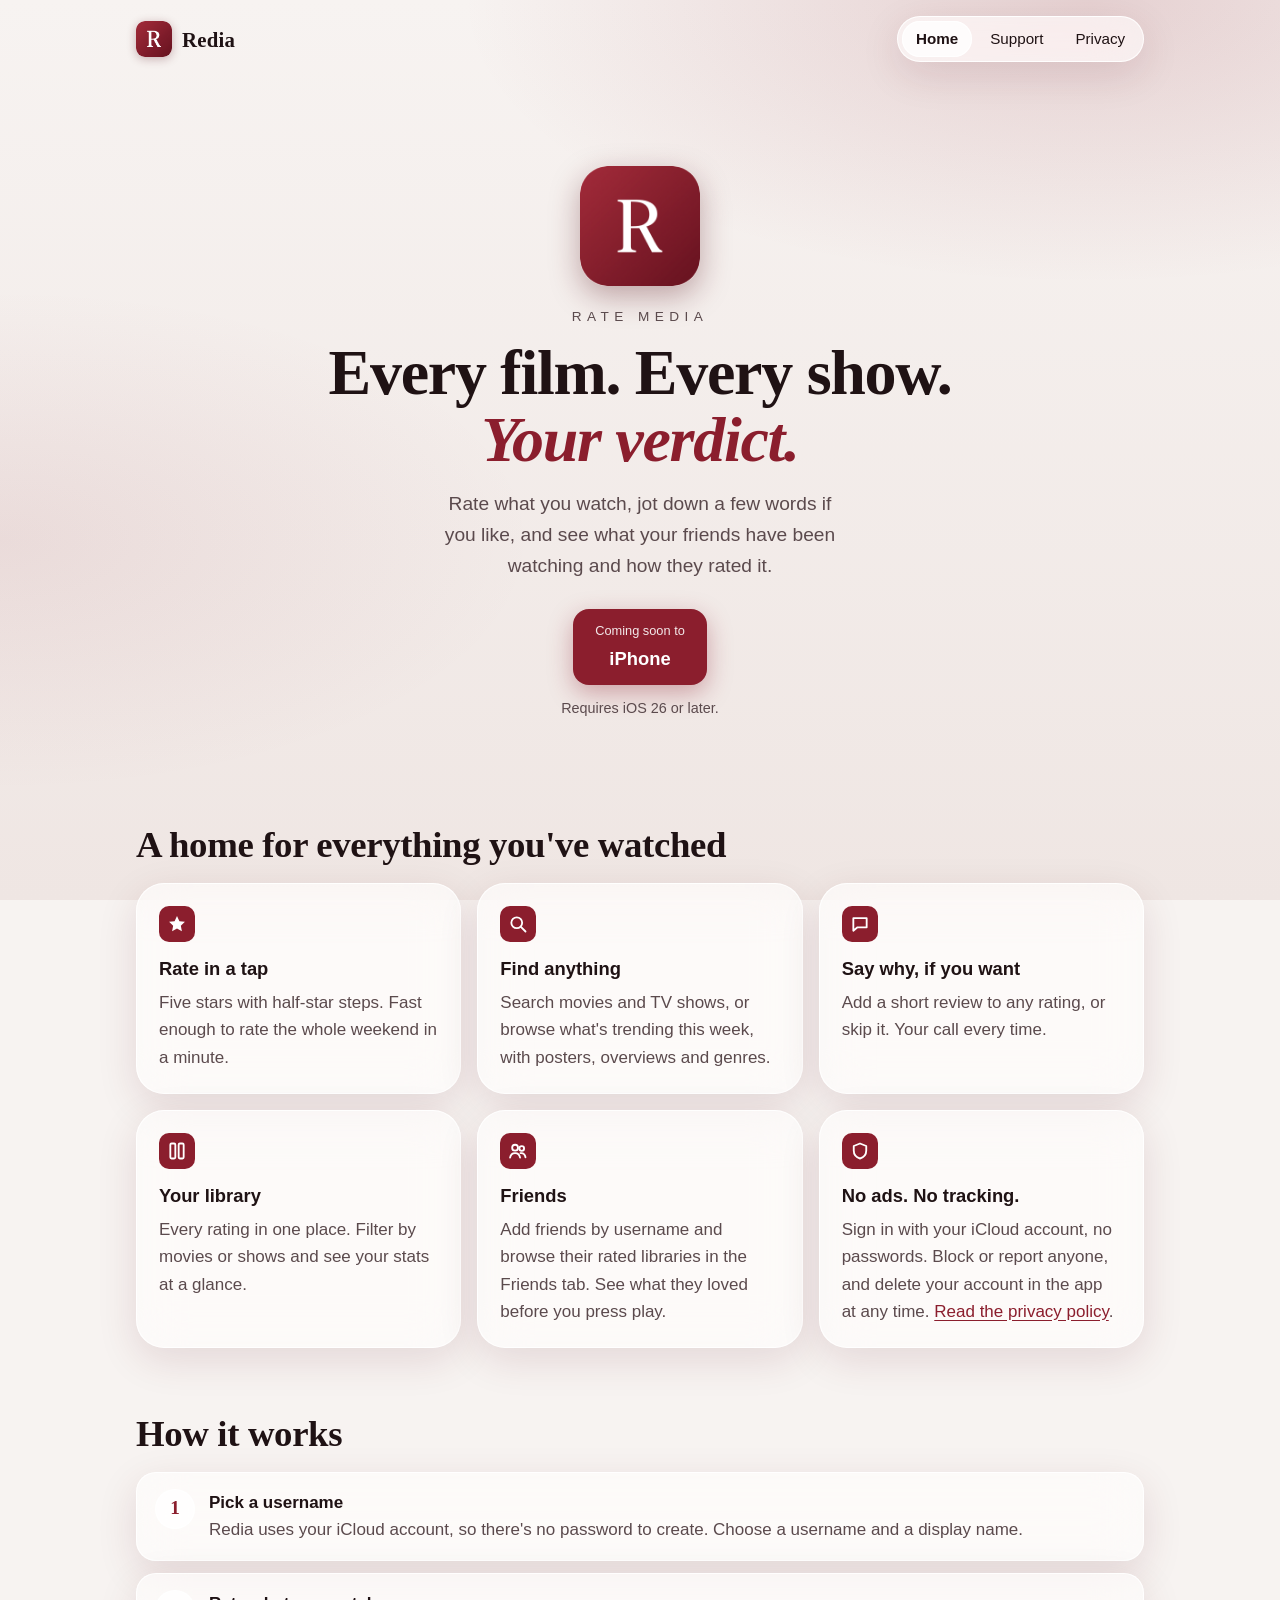
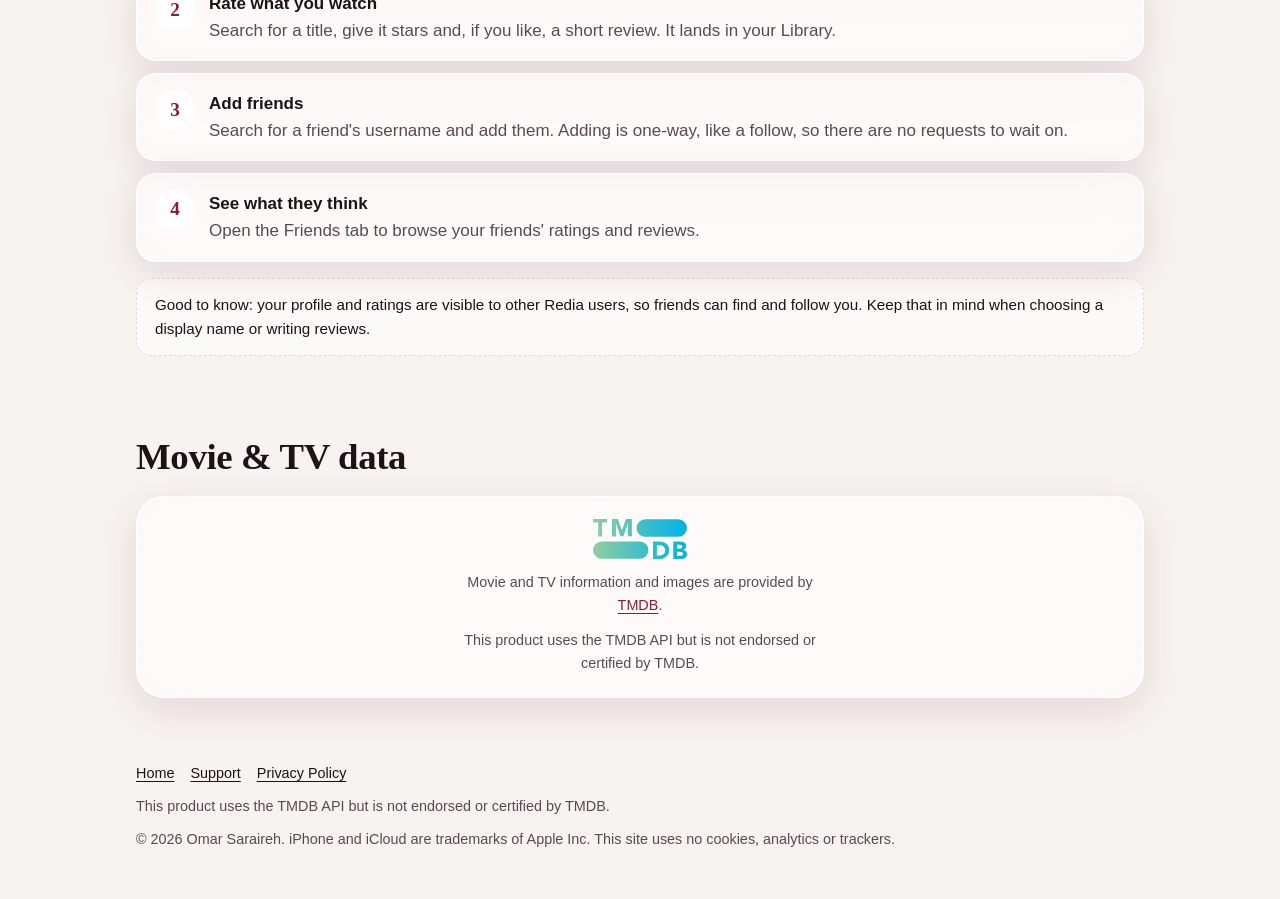
==== index.html @ 3e0f7c55 "Add files via upload" ====
<!doctype html>
<html lang="en">
<head>
  <meta charset="utf-8">
  <meta name="viewport" content="width=device-width, initial-scale=1, viewport-fit=cover">
  <title>Redia: Rate Movies &amp; TV Shows</title>
  <meta name="description" content="Redia is a simple, elegant way to rate the movies and TV shows you watch, write short reviews, and see what your friends think. For iPhone.">
  <meta name="theme-color" content="#f7f3f1" media="(prefers-color-scheme: light)">
  <meta name="theme-color" content="#0f0b0c" media="(prefers-color-scheme: dark)">
  <link rel="icon" href="favicon.png" type="image/png">
  <link rel="apple-touch-icon" href="apple-touch-icon.png">
  <link rel="stylesheet" href="styles.css">
</head>
<body>
  <a class="skip-link" href="#main">Skip to content</a>

  <header class="site-header">
    <div class="wrap">
      <a class="brand" href="./"><img src="favicon.png" alt="" width="36" height="36"><span class="brand-name">Redia</span></a>
      <nav class="nav glass" aria-label="Main">
        <a href="./" aria-current="page">Home</a>
        <a href="support.html">Support</a>
        <a href="privacy.html">Privacy</a>
      </nav>
    </div>
  </header>

  <main id="main">
    <div class="wrap">
      <div class="hero">
        <div class="hero-text">
          <img class="app-icon" src="icon.png" alt="Redia app icon: a white serif letter R on a deep red rounded square" width="120" height="120">
          <p class="tagline">Rate Media</p>
          <h1>Every film. Every show. <em>Your verdict.</em></h1>
          <p class="lede">Rate what you watch, jot down a few words if you like, and see what your friends have been watching and how they rated it.</p>
          <div class="coming-soon" role="note" aria-label="Coming soon to iOS">
            <span class="small">Coming soon to</span>
            <span class="big">iPhone</span>
          </div>
          <p class="req">Requires iOS 26 or later.</p>
        </div>
      </div>

      <section aria-labelledby="features-title">
        <h2 id="features-title">A home for everything you've watched</h2>
        <div class="features">
          <article class="feature glass">
            <span class="icon" aria-hidden="true"><svg viewBox="0 0 24 24" fill="currentColor"><path d="M12 2.5l2.9 6.1 6.6.8-4.9 4.6 1.3 6.6L12 17.3 6.1 20.6l1.3-6.6L2.5 9.4l6.6-.8z"/></svg></span>
            <h3>Rate in a tap</h3>
            <p>Five stars with half-star steps. Fast enough to rate the whole weekend in a minute.</p>
          </article>
          <article class="feature glass">
            <span class="icon" aria-hidden="true"><svg viewBox="0 0 24 24" fill="none" stroke="currentColor" stroke-width="2.2" stroke-linecap="round"><circle cx="10.5" cy="10.5" r="6.5"/><path d="M15.5 15.5L21 21"/></svg></span>
            <h3>Find anything</h3>
            <p>Search movies and TV shows, or browse what's trending this week, with posters, overviews and genres.</p>
          </article>
          <article class="feature glass">
            <span class="icon" aria-hidden="true"><svg viewBox="0 0 24 24" fill="none" stroke="currentColor" stroke-width="2.2" stroke-linejoin="round"><path d="M4 5h16v11H9l-5 4z"/></svg></span>
            <h3>Say why, if you want</h3>
            <p>Add a short review to any rating, or skip it. Your call every time.</p>
          </article>
          <article class="feature glass">
            <span class="icon" aria-hidden="true"><svg viewBox="0 0 24 24" fill="none" stroke="currentColor" stroke-width="2.2" stroke-linecap="round"><rect x="4" y="3" width="6" height="18" rx="1.5"/><rect x="14" y="3" width="6" height="18" rx="1.5"/></svg></span>
            <h3>Your library</h3>
            <p>Every rating in one place. Filter by movies or shows and see your stats at a glance.</p>
          </article>
          <article class="feature glass">
            <span class="icon" aria-hidden="true"><svg viewBox="0 0 24 24" fill="none" stroke="currentColor" stroke-width="2.2" stroke-linecap="round"><circle cx="8.5" cy="8" r="3.5"/><circle cx="16.5" cy="9" r="2.8"/><path d="M2.5 20c.6-3.6 3-5.5 6-5.5s5.4 1.9 6 5.5M15 14.6c2.8-.3 5.3 1.3 6 4.9"/></svg></span>
            <h3>Friends</h3>
            <p>Add friends by username and browse their rated libraries in the Friends tab. See what they loved before you press play.</p>
          </article>
          <article class="feature glass">
            <span class="icon" aria-hidden="true"><svg viewBox="0 0 24 24" fill="none" stroke="currentColor" stroke-width="2.2" stroke-linejoin="round"><path d="M12 3l7.5 3v5.5c0 4.6-3.2 8.3-7.5 9.5-4.3-1.2-7.5-4.9-7.5-9.5V6z"/></svg></span>
            <h3>No ads. No tracking.</h3>
            <p>Sign in with your iCloud account, no passwords. Block or report anyone, and delete your account in the app at any time. <a href="privacy.html">Read the privacy policy</a>.</p>
          </article>
        </div>
      </section>

      <section aria-labelledby="how-title">
        <h2 id="how-title">How it works</h2>
        <ol class="steps">
          <li class="glass"><p><strong>Pick a username</strong>Redia uses your iCloud account, so there's no password to create. Choose a username and a display name.</p></li>
          <li class="glass"><p><strong>Rate what you watch</strong>Search for a title, give it stars and, if you like, a short review. It lands in your Library.</p></li>
          <li class="glass"><p><strong>Add friends</strong>Search for a friend's username and add them. Adding is one-way, like a follow, so there are no requests to wait on.</p></li>
          <li class="glass"><p><strong>See what they think</strong>Open the Friends tab to browse your friends' ratings and reviews.</p></li>
        </ol>
        <p class="note" style="margin-top:16px">Good to know: your profile and ratings are visible to other Redia users, so friends can find and follow you. Keep that in mind when choosing a display name or writing reviews.</p>
      </section>

      <section aria-labelledby="data-title">
        <h2 id="data-title">Movie &amp; TV data</h2>
        <div class="attribution glass">
          <img src="tmdb-logo.svg" alt="TMDB" width="94" height="40">
          <p>Movie and TV information and images are provided by <a href="https://www.themoviedb.org/">TMDB</a>.</p>
          <p>This product uses the TMDB API but is not endorsed or certified by TMDB.</p>
        </div>
      </section>
    </div>
  </main>

  <footer class="site-footer">
    <div class="wrap">
      <nav aria-label="Footer">
        <a href="./">Home</a>
        <a href="support.html">Support</a>
        <a href="privacy.html">Privacy Policy</a>
      </nav>
      <p>This product uses the TMDB API but is not endorsed or certified by TMDB.</p>
      <p>© 2026 Omar Saraireh. iPhone and iCloud are trademarks of Apple Inc. This site uses no cookies, analytics or trackers.</p>
    </div>
  </footer>
</body>
</html>
---- styles.css ----
/* Redia — deep elegant red, glass cards, serif display type. System fonts only; no external requests. */

:root {
  color-scheme: light dark;

  /* Light: warm ivory, matching the app's LaunchBackground (#F7F3F1) */
  --bg: #f7f3f1;
  --bg-deep: #efe6e3;
  --glow: rgba(139, 30, 45, 0.16);
  --glow-2: rgba(139, 30, 45, 0.08);
  --ink: #1f1214;
  --ink-soft: #5b4a4d;
  --glass: rgba(255, 255, 255, 0.6);
  --glass-strong: rgba(255, 255, 255, 0.78);
  --glass-edge: rgba(255, 255, 255, 0.9);
  --hairline: rgba(31, 18, 20, 0.12);
  --glass-shadow: 0 12px 40px rgba(90, 20, 30, 0.12);
  --accent: #8b1e2d;       /* AccentColor, light */
  --accent-ink: #ffffff;
  --link: #8b1e2d;
  --star: #8b1e2d;
  --star-empty: rgba(31, 18, 20, 0.2);
  --focus: #8b1e2d;
}

@media (prefers-color-scheme: dark) {
  :root {
    /* Dark: near-black with a crimson glow, matching LaunchBackground (#0F0B0C) */
    --bg: #0f0b0c;
    --bg-deep: #1a0f11;
    --glow: rgba(179, 58, 70, 0.3);
    --glow-2: rgba(139, 30, 45, 0.18);
    --ink: #f7efee;
    --ink-soft: #c9b6b8;
    --glass: rgba(255, 255, 255, 0.07);
    --glass-strong: rgba(255, 255, 255, 0.11);
    --glass-edge: rgba(255, 255, 255, 0.16);
    --hairline: rgba(255, 255, 255, 0.14);
    --glass-shadow: 0 12px 40px rgba(0, 0, 0, 0.45);
    --accent: #b33a46;     /* AccentColor, dark */
    --accent-ink: #ffffff;
    --link: #f0a0a8;
    --star: #e0636f;
    --star-empty: rgba(255, 255, 255, 0.22);
    --focus: #f0a0a8;
  }
}

*,
*::before,
*::after { box-sizing: border-box; }

html { -webkit-text-size-adjust: 100%; }

body {
  margin: 0;
  min-height: 100vh;
  font-family: -apple-system, BlinkMacSystemFont, "SF Pro Text", "Segoe UI", Roboto, "Helvetica Neue", Arial, sans-serif;
  font-size: 1.0625rem;
  line-height: 1.6;
  color: var(--ink);
  background-color: var(--bg);
  background-image:
    radial-gradient(70% 45% at 85% 0%, var(--glow), transparent 70%),
    radial-gradient(60% 40% at 0% 60%, var(--glow-2), transparent 70%),
    linear-gradient(180deg, var(--bg) 0%, var(--bg-deep) 100%);
  background-attachment: fixed;
}

.serif, h1, h2, .brand-name { font-family: "New York", ui-serif, Georgia, "Times New Roman", serif; }

a { color: var(--link); text-underline-offset: 0.18em; }
a:hover { text-decoration-thickness: 2px; }
:focus-visible { outline: 3px solid var(--focus); outline-offset: 3px; border-radius: 6px; }

.skip-link {
  position: absolute;
  left: -9999px;
  top: 0.5rem;
  padding: 0.5rem 1rem;
  background: var(--accent);
  color: var(--accent-ink);
  border-radius: 999px;
  z-index: 10;
}
.skip-link:focus { left: 1rem; }

.wrap { width: 100%; max-width: 1040px; margin: 0 auto; padding: 0 16px; }
.prose { max-width: 740px; }

/* Header */
.site-header { padding: 16px 0; }
.site-header .wrap { display: flex; align-items: center; justify-content: space-between; gap: 12px; flex-wrap: wrap; }
.brand { display: inline-flex; align-items: center; gap: 10px; color: var(--ink); text-decoration: none; }
.brand img { width: 36px; height: 36px; border-radius: 9px; box-shadow: 0 2px 10px rgba(90, 20, 30, 0.3); }
.brand-name { font-weight: 600; font-size: 1.3rem; letter-spacing: 0.01em; }
.nav { display: flex; gap: 4px; padding: 4px; border-radius: 999px; }
.nav a { color: var(--ink); text-decoration: none; padding: 6px 14px; border-radius: 999px; font-size: 0.95rem; }
.nav a:hover { background: var(--glass-strong); }
.nav a[aria-current="page"] { background: var(--glass-strong); box-shadow: inset 0 0 0 1px var(--glass-edge); font-weight: 600; }

/* Glass */
.glass {
  background: var(--glass);
  border: 1px solid var(--glass-edge);
  box-shadow: var(--glass-shadow);
  -webkit-backdrop-filter: blur(24px) saturate(170%);
  backdrop-filter: blur(24px) saturate(170%);
  border-radius: 28px;
}

/* Hero */
.hero { padding: 48px 0 32px; text-align: center; }
.hero-text { max-width: 880px; margin: 0 auto; display: flex; flex-direction: column; align-items: center; }
.app-icon { width: 120px; height: 120px; border-radius: 27px; box-shadow: 0 10px 30px rgba(90, 20, 30, 0.35); margin-bottom: 20px; display: block; }
.tagline { font-size: 0.85rem; font-weight: 300; letter-spacing: 0.4em; text-transform: uppercase; color: var(--ink-soft); margin: 0 0 12px; }
.hero h1 { font-size: clamp(2.4rem, 7.5vw, 4rem); line-height: 1.04; letter-spacing: -0.02em; margin: 0 0 16px; font-weight: 600; }
.hero h1 { text-wrap: balance; }
.hero h1 em { font-style: italic; color: var(--accent); display: block; }
@media (prefers-color-scheme: dark) { .hero h1 em { color: var(--star); } }
.hero .lede { font-size: 1.2rem; color: var(--ink-soft); margin: 0 0 28px; max-width: 38ch; }

.coming-soon {
  display: inline-flex; flex-direction: column; gap: 2px;
  padding: 12px 22px; border-radius: 16px;
  background: var(--accent); color: var(--accent-ink);
  box-shadow: 0 8px 24px rgba(139, 30, 45, 0.35);
}
.coming-soon .small { font-size: 0.8rem; opacity: 0.9; }
.coming-soon .big { font-size: 1.15rem; font-weight: 600; }
.req { margin-top: 12px; font-size: 0.9rem; color: var(--ink-soft); }


/* Sections */
section { padding: 32px 0; }
h2 { font-size: clamp(1.7rem, 4.5vw, 2.3rem); letter-spacing: -0.01em; line-height: 1.2; margin: 0 0 16px; font-weight: 600; }
h3 { font-size: 1.15rem; margin: 0 0 6px; }
.features { display: grid; gap: 16px; grid-template-columns: 1fr; }
.feature { padding: 22px; }
.feature p { margin: 0; color: var(--ink-soft); }
.feature .icon { width: 36px; height: 36px; border-radius: 10px; display: grid; place-items: center; background: var(--accent); color: var(--accent-ink); margin-bottom: 12px; }
.feature .icon svg { width: 20px; height: 20px; }

.steps { counter-reset: step; display: grid; gap: 12px; list-style: none; padding: 0; margin: 0; }
.steps li { counter-increment: step; display: grid; grid-template-columns: 40px 1fr; gap: 14px; align-items: start; padding: 16px 18px; border-radius: 20px; }
.steps li::before {
  content: counter(step);
  width: 40px; height: 40px; border-radius: 50%;
  display: grid; place-items: center;
  font-family: "New York", ui-serif, Georgia, serif; font-size: 1.2rem; font-weight: 600;
  background: var(--glass-strong); border: 1px solid var(--glass-edge); color: var(--accent);
}
@media (prefers-color-scheme: dark) { .steps li::before { color: var(--star); } }
.steps p { margin: 0; color: var(--ink-soft); }
.steps strong { color: var(--ink); display: block; }

/* TMDB attribution */
.attribution { padding: 22px; display: flex; flex-direction: column; align-items: center; text-align: center; gap: 12px; }
.attribution .label { font-size: 0.75rem; font-weight: 600; letter-spacing: 0.12em; text-transform: uppercase; color: var(--ink-soft); margin: 0; }
.attribution img { height: 40px; width: auto; }
.attribution p { margin: 0; font-size: 0.9rem; color: var(--ink-soft); max-width: 46ch; }

/* Document pages */
.doc { padding: 24px 0 48px; }
.doc .glass { padding: 28px 20px; }
.doc h1 { font-size: clamp(2.1rem, 6vw, 2.9rem); letter-spacing: -0.015em; line-height: 1.1; margin: 0 0 8px; font-weight: 600; }
.doc h2 { font-size: 1.5rem; margin: 36px 0 10px; }
.doc h3 { margin-top: 22px; }
.doc .updated { color: var(--ink-soft); margin: 0 0 20px; }
.doc ul, .doc ol { padding-left: 1.3rem; }
.doc li { margin: 6px 0; }
.note { padding: 14px 18px; border-radius: 16px; border: 1px dashed var(--hairline); background: var(--glass); font-size: 0.95rem; }
.summary-box { padding: 18px 20px; border-radius: 18px; background: var(--glass-strong); border: 1px solid var(--glass-edge); }
.summary-box ul { margin: 8px 0 0; }

table { width: 100%; border-collapse: collapse; font-size: 0.95rem; }
.table-scroll { overflow-x: auto; -webkit-overflow-scrolling: touch; }
th, td { text-align: left; padding: 10px; border-bottom: 1px solid var(--hairline); vertical-align: top; }
th { font-weight: 600; }

details { padding: 16px 20px; border-radius: 18px; margin: 10px 0; background: var(--glass-strong); border: 1px solid var(--glass-edge); }
summary { cursor: pointer; font-weight: 600; }
details p, details ul, details ol { margin: 10px 0 0; color: var(--ink-soft); }

.contact-card { padding: 22px; text-align: center; margin: 20px 0 8px; }
.contact-card p { margin: 0; }
.contact-card .hint { margin-top: 12px; font-size: 0.9rem; color: var(--ink-soft); }
.button {
  display: inline-block; margin-top: 10px; padding: 12px 24px; border-radius: 999px;
  background: var(--accent); color: var(--accent-ink); text-decoration: none; font-weight: 600;
  overflow-wrap: anywhere;
}
.button:hover { filter: brightness(1.08); }

/* Footer */
.site-footer { padding: 32px 0 48px; font-size: 0.9rem; color: var(--ink-soft); }
.site-footer .wrap { display: flex; flex-direction: column; gap: 10px; }
.site-footer nav { display: flex; flex-wrap: wrap; gap: 16px; }
.site-footer a { color: var(--ink); }
.site-footer p { margin: 0; }

@media (min-width: 720px) {
  .hero { padding: 88px 0 56px; }
  .features { grid-template-columns: repeat(2, 1fr); }
  .doc .glass { padding: 44px 48px; }
}
@media (min-width: 980px) {
  .features { grid-template-columns: repeat(3, 1fr); }
}

@media (prefers-reduced-transparency: reduce) {
  .glass, details, .summary-box, .note { -webkit-backdrop-filter: none; backdrop-filter: none; background: var(--bg); }
}
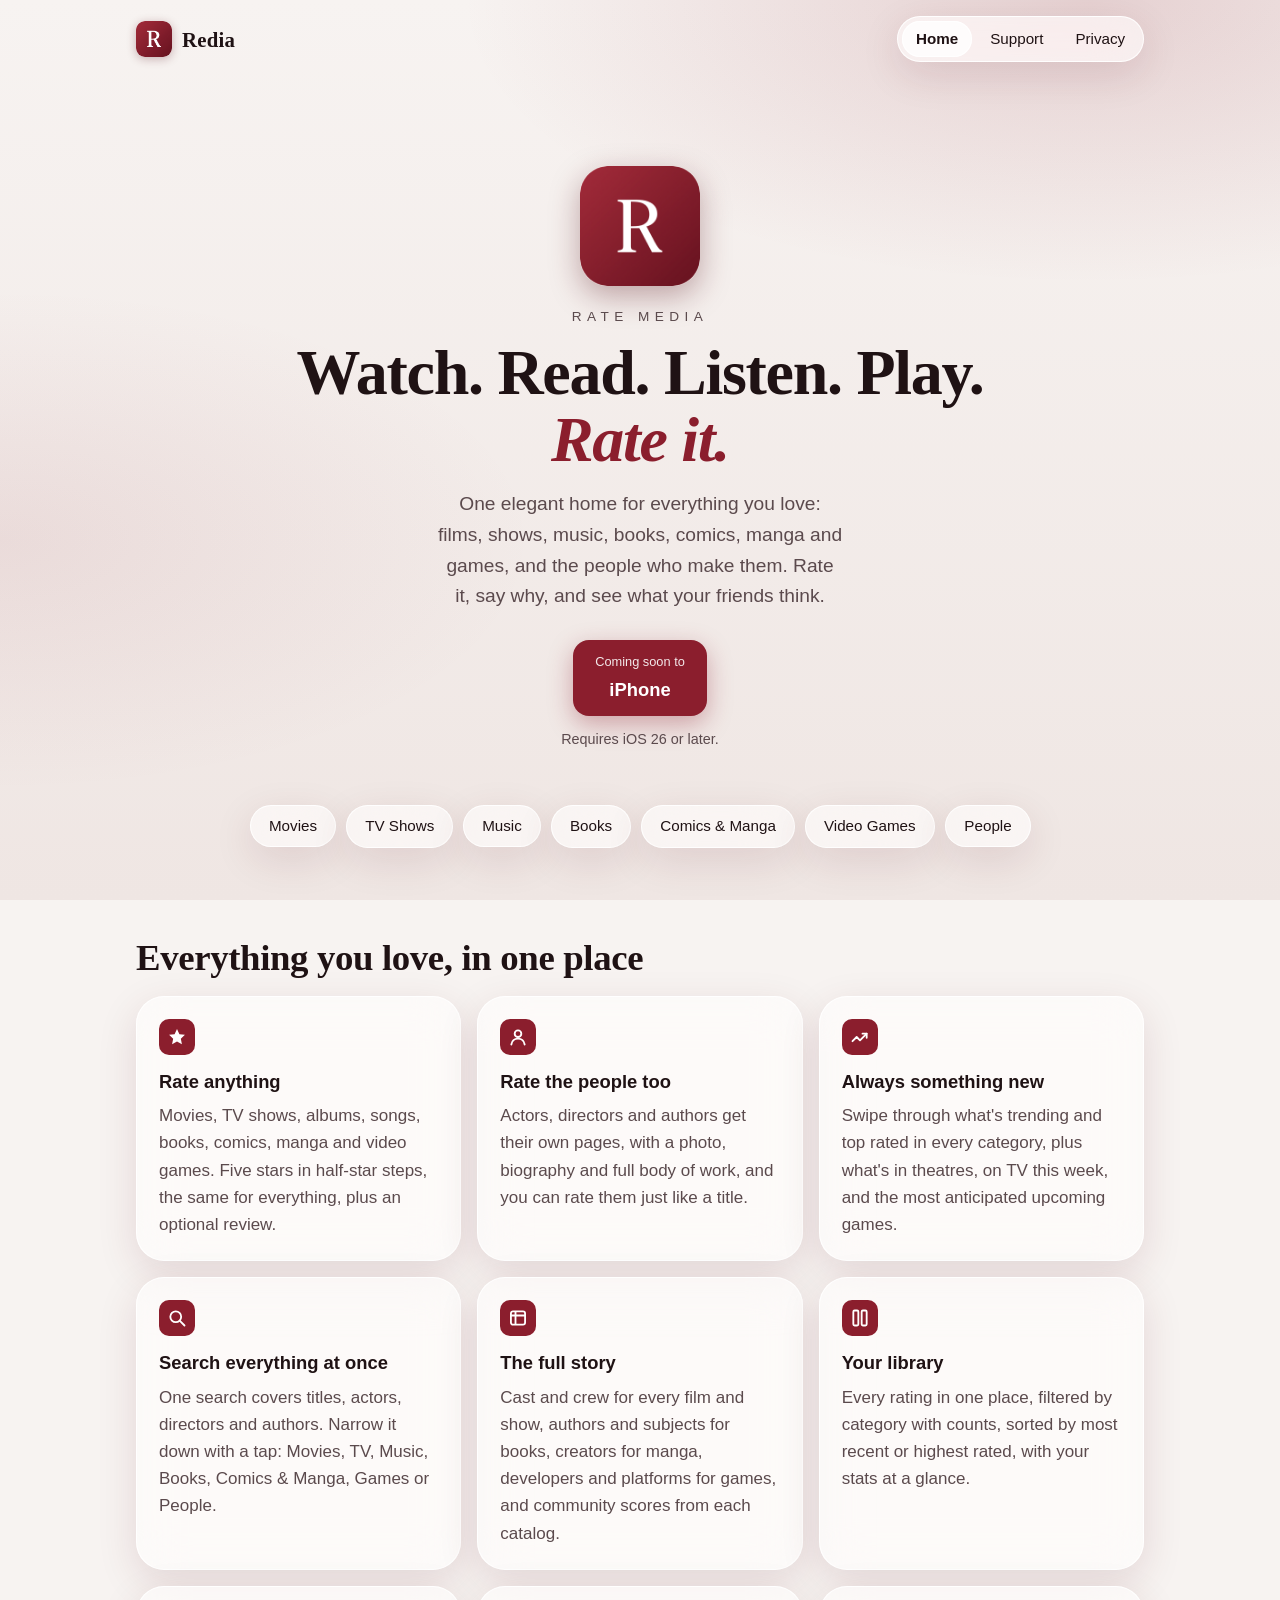
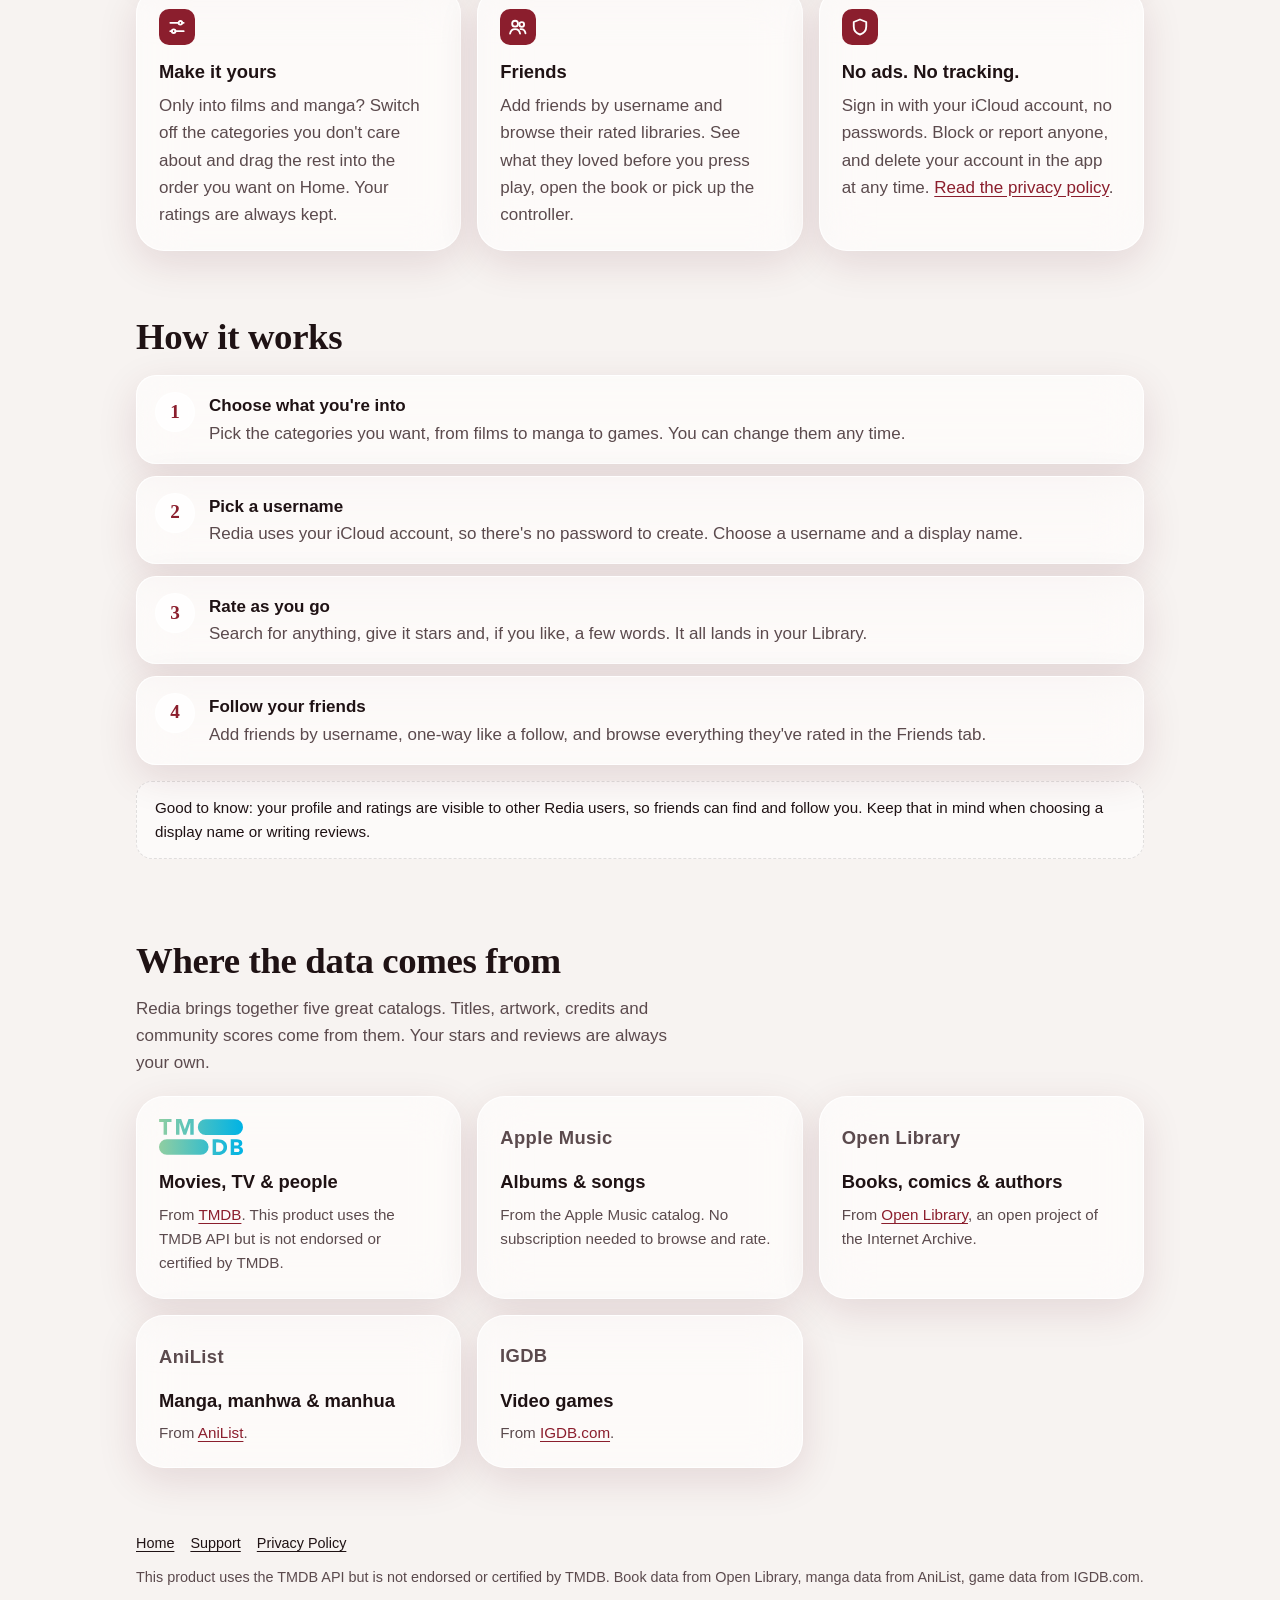
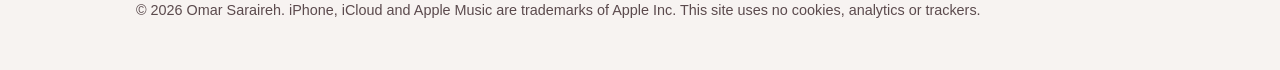
==== commit 1607b0d3: "Add files via upload" ====
--- a/index.html
+++ b/index.html
@@ -3,8 +3,8 @@
 <head>
   <meta charset="utf-8">
   <meta name="viewport" content="width=device-width, initial-scale=1, viewport-fit=cover">
-  <title>Redia: Rate Movies &amp; TV Shows</title>
-  <meta name="description" content="Redia is a simple, elegant way to rate the movies and TV shows you watch, write short reviews, and see what your friends think. For iPhone.">
+  <title>Redia: Rate Movies, TV, Music, Books &amp; Games</title>
+  <meta name="description" content="Redia is one elegant place to rate the movies, TV shows, music, books, comics, manga and video games you love, and the people who make them. See what your friends think. For iPhone.">
   <meta name="theme-color" content="#f7f3f1" media="(prefers-color-scheme: light)">
   <meta name="theme-color" content="#0f0b0c" media="(prefers-color-scheme: dark)">
   <link rel="icon" href="favicon.png" type="image/png">
@@ -31,43 +31,68 @@
         <div class="hero-text">
           <img class="app-icon" src="icon.png" alt="Redia app icon: a white serif letter R on a deep red rounded square" width="120" height="120">
           <p class="tagline">Rate Media</p>
-          <h1>Every film. Every show. <em>Your verdict.</em></h1>
-          <p class="lede">Rate what you watch, jot down a few words if you like, and see what your friends have been watching and how they rated it.</p>
+          <h1>Watch. Read. Listen. Play. <em>Rate it.</em></h1>
+          <p class="lede">One elegant home for everything you love: films, shows, music, books, comics, manga and games, and the people who make them. Rate it, say why, and see what your friends think.</p>
           <div class="coming-soon" role="note" aria-label="Coming soon to iOS">
             <span class="small">Coming soon to</span>
             <span class="big">iPhone</span>
           </div>
           <p class="req">Requires iOS 26 or later.</p>
         </div>
+
+        <ul class="chips" aria-label="What you can rate in Redia">
+          <li class="glass">Movies</li>
+          <li class="glass">TV Shows</li>
+          <li class="glass">Music</li>
+          <li class="glass">Books</li>
+          <li class="glass">Comics &amp; Manga</li>
+          <li class="glass">Video Games</li>
+          <li class="glass">People</li>
+        </ul>
       </div>
 
       <section aria-labelledby="features-title">
-        <h2 id="features-title">A home for everything you've watched</h2>
+        <h2 id="features-title">Everything you love, in one place</h2>
         <div class="features">
           <article class="feature glass">
             <span class="icon" aria-hidden="true"><svg viewBox="0 0 24 24" fill="currentColor"><path d="M12 2.5l2.9 6.1 6.6.8-4.9 4.6 1.3 6.6L12 17.3 6.1 20.6l1.3-6.6L2.5 9.4l6.6-.8z"/></svg></span>
-            <h3>Rate in a tap</h3>
-            <p>Five stars with half-star steps. Fast enough to rate the whole weekend in a minute.</p>
+            <h3>Rate anything</h3>
+            <p>Movies, TV shows, albums, songs, books, comics, manga and video games. Five stars in half-star steps, the same for everything, plus an optional review.</p>
+          </article>
+          <article class="feature glass">
+            <span class="icon" aria-hidden="true"><svg viewBox="0 0 24 24" fill="none" stroke="currentColor" stroke-width="2.2" stroke-linecap="round"><circle cx="12" cy="8" r="4"/><path d="M4 21c.8-4.4 4-7 8-7s7.2 2.6 8 7"/></svg></span>
+            <h3>Rate the people too</h3>
+            <p>Actors, directors and authors get their own pages, with a photo, biography and full body of work, and you can rate them just like a title.</p>
+          </article>
+          <article class="feature glass">
+            <span class="icon" aria-hidden="true"><svg viewBox="0 0 24 24" fill="none" stroke="currentColor" stroke-width="2.2" stroke-linecap="round" stroke-linejoin="round"><path d="M3 17l5-5 4 4 8-8"/><path d="M15 8h5v5"/></svg></span>
+            <h3>Always something new</h3>
+            <p>Swipe through what's trending and top rated in every category, plus what's in theatres, on TV this week, and the most anticipated upcoming games.</p>
           </article>
           <article class="feature glass">
             <span class="icon" aria-hidden="true"><svg viewBox="0 0 24 24" fill="none" stroke="currentColor" stroke-width="2.2" stroke-linecap="round"><circle cx="10.5" cy="10.5" r="6.5"/><path d="M15.5 15.5L21 21"/></svg></span>
-            <h3>Find anything</h3>
-            <p>Search movies and TV shows, or browse what's trending this week, with posters, overviews and genres.</p>
+            <h3>Search everything at once</h3>
+            <p>One search covers titles, actors, directors and authors. Narrow it down with a tap: Movies, TV, Music, Books, Comics &amp; Manga, Games or People.</p>
           </article>
           <article class="feature glass">
-            <span class="icon" aria-hidden="true"><svg viewBox="0 0 24 24" fill="none" stroke="currentColor" stroke-width="2.2" stroke-linejoin="round"><path d="M4 5h16v11H9l-5 4z"/></svg></span>
-            <h3>Say why, if you want</h3>
-            <p>Add a short review to any rating, or skip it. Your call every time.</p>
+            <span class="icon" aria-hidden="true"><svg viewBox="0 0 24 24" fill="none" stroke="currentColor" stroke-width="2.2" stroke-linejoin="round"><rect x="3.5" y="4" width="17" height="16" rx="2.5"/><path d="M3.5 9h17M9 4v16"/></svg></span>
+            <h3>The full story</h3>
+            <p>Cast and crew for every film and show, authors and subjects for books, creators for manga, developers and platforms for games, and community scores from each catalog.</p>
           </article>
           <article class="feature glass">
             <span class="icon" aria-hidden="true"><svg viewBox="0 0 24 24" fill="none" stroke="currentColor" stroke-width="2.2" stroke-linecap="round"><rect x="4" y="3" width="6" height="18" rx="1.5"/><rect x="14" y="3" width="6" height="18" rx="1.5"/></svg></span>
             <h3>Your library</h3>
-            <p>Every rating in one place. Filter by movies or shows and see your stats at a glance.</p>
+            <p>Every rating in one place, filtered by category with counts, sorted by most recent or highest rated, with your stats at a glance.</p>
+          </article>
+          <article class="feature glass">
+            <span class="icon" aria-hidden="true"><svg viewBox="0 0 24 24" fill="none" stroke="currentColor" stroke-width="2.2" stroke-linecap="round"><path d="M4 7h10M18 7h2M4 17h2M10 17h10"/><circle cx="16" cy="7" r="2.2"/><circle cx="8" cy="17" r="2.2"/></svg></span>
+            <h3>Make it yours</h3>
+            <p>Only into films and manga? Switch off the categories you don't care about and drag the rest into the order you want on Home. Your ratings are always kept.</p>
           </article>
           <article class="feature glass">
             <span class="icon" aria-hidden="true"><svg viewBox="0 0 24 24" fill="none" stroke="currentColor" stroke-width="2.2" stroke-linecap="round"><circle cx="8.5" cy="8" r="3.5"/><circle cx="16.5" cy="9" r="2.8"/><path d="M2.5 20c.6-3.6 3-5.5 6-5.5s5.4 1.9 6 5.5M15 14.6c2.8-.3 5.3 1.3 6 4.9"/></svg></span>
             <h3>Friends</h3>
-            <p>Add friends by username and browse their rated libraries in the Friends tab. See what they loved before you press play.</p>
+            <p>Add friends by username and browse their rated libraries. See what they loved before you press play, open the book or pick up the controller.</p>
           </article>
           <article class="feature glass">
             <span class="icon" aria-hidden="true"><svg viewBox="0 0 24 24" fill="none" stroke="currentColor" stroke-width="2.2" stroke-linejoin="round"><path d="M12 3l7.5 3v5.5c0 4.6-3.2 8.3-7.5 9.5-4.3-1.2-7.5-4.9-7.5-9.5V6z"/></svg></span>
@@ -80,20 +105,44 @@
       <section aria-labelledby="how-title">
         <h2 id="how-title">How it works</h2>
         <ol class="steps">
+          <li class="glass"><p><strong>Choose what you're into</strong>Pick the categories you want, from films to manga to games. You can change them any time.</p></li>
           <li class="glass"><p><strong>Pick a username</strong>Redia uses your iCloud account, so there's no password to create. Choose a username and a display name.</p></li>
-          <li class="glass"><p><strong>Rate what you watch</strong>Search for a title, give it stars and, if you like, a short review. It lands in your Library.</p></li>
-          <li class="glass"><p><strong>Add friends</strong>Search for a friend's username and add them. Adding is one-way, like a follow, so there are no requests to wait on.</p></li>
-          <li class="glass"><p><strong>See what they think</strong>Open the Friends tab to browse your friends' ratings and reviews.</p></li>
+          <li class="glass"><p><strong>Rate as you go</strong>Search for anything, give it stars and, if you like, a few words. It all lands in your Library.</p></li>
+          <li class="glass"><p><strong>Follow your friends</strong>Add friends by username, one-way like a follow, and browse everything they've rated in the Friends tab.</p></li>
         </ol>
         <p class="note" style="margin-top:16px">Good to know: your profile and ratings are visible to other Redia users, so friends can find and follow you. Keep that in mind when choosing a display name or writing reviews.</p>
       </section>
 
       <section aria-labelledby="data-title">
-        <h2 id="data-title">Movie &amp; TV data</h2>
-        <div class="attribution glass">
-          <img src="tmdb-logo.svg" alt="TMDB" width="94" height="40">
-          <p>Movie and TV information and images are provided by <a href="https://www.themoviedb.org/">TMDB</a>.</p>
-          <p>This product uses the TMDB API but is not endorsed or certified by TMDB.</p>
+        <h2 id="data-title">Where the data comes from</h2>
+        <p class="section-lede">Redia brings together five great catalogs. Titles, artwork, credits and community scores come from them. Your stars and reviews are always your own.</p>
+        <div class="sources">
+          <article class="source glass">
+            <img src="tmdb-logo.svg" alt="TMDB" width="94" height="40">
+            <h3>Movies, TV &amp; people</h3>
+            <p>From <a href="https://www.themoviedb.org/">TMDB</a>. This product uses the TMDB API but is not endorsed or certified by TMDB.</p>
+          </article>
+          <article class="source glass">
+            <p class="source-name">Apple Music</p>
+            <h3>Albums &amp; songs</h3>
+            <p>From the Apple Music catalog. No subscription needed to browse and rate.</p>
+            <!-- VERIFY (Stage B): music is still on sample data in the app. Confirm browsing and rating work without an Apple Music subscription before publishing this sentence. -->
+          </article>
+          <article class="source glass">
+            <p class="source-name">Open Library</p>
+            <h3>Books, comics &amp; authors</h3>
+            <p>From <a href="https://openlibrary.org/">Open Library</a>, an open project of the Internet Archive.</p>
+          </article>
+          <article class="source glass">
+            <p class="source-name">AniList</p>
+            <h3>Manga, manhwa &amp; manhua</h3>
+            <p>From <a href="https://anilist.co/">AniList</a>.</p>
+          </article>
+          <article class="source glass">
+            <p class="source-name">IGDB</p>
+            <h3>Video games</h3>
+            <p>From <a href="https://www.igdb.com/">IGDB.com</a>.</p>
+          </article>
         </div>
       </section>
     </div>
@@ -106,8 +155,8 @@
         <a href="support.html">Support</a>
         <a href="privacy.html">Privacy Policy</a>
       </nav>
-      <p>This product uses the TMDB API but is not endorsed or certified by TMDB.</p>
-      <p>© 2026 Omar Saraireh. iPhone and iCloud are trademarks of Apple Inc. This site uses no cookies, analytics or trackers.</p>
+      <p>This product uses the TMDB API but is not endorsed or certified by TMDB. Book data from Open Library, manga data from AniList, game data from IGDB.com.</p>
+      <p>© 2026 Omar Saraireh. iPhone, iCloud and Apple Music are trademarks of Apple Inc. This site uses no cookies, analytics or trackers.</p>
     </div>
   </footer>
 </body>
--- a/styles.css
+++ b/styles.css
@@ -211,3 +211,18 @@
 @media (prefers-reduced-transparency: reduce) {
   .glass, details, .summary-box, .note { -webkit-backdrop-filter: none; backdrop-filter: none; background: var(--bg); }
 }
+
+/* Category chips (mirrors the app's filter row) */
+.chips { list-style: none; padding: 0; margin: 40px auto 0; display: flex; flex-wrap: wrap; justify-content: center; gap: 10px; max-width: 920px; }
+.chips li { padding: 8px 18px; border-radius: 999px; font-size: 0.95rem; font-weight: 500; }
+
+/* Data sources */
+.section-lede { color: var(--ink-soft); margin: -4px 0 20px; max-width: 60ch; }
+.sources { display: grid; gap: 16px; grid-template-columns: 1fr; }
+.source { padding: 22px; display: flex; flex-direction: column; align-items: flex-start; gap: 6px; }
+.source img { height: 36px; width: auto; margin-bottom: 6px; }
+.source .source-name { margin: 0 0 6px; font-weight: 800; font-size: 1.15rem; letter-spacing: 0.02em; min-height: 36px; display: flex; align-items: center; }
+.source h3 { margin: 0; }
+.source p { margin: 0; color: var(--ink-soft); font-size: 0.95rem; }
+@media (min-width: 720px) { .sources { grid-template-columns: repeat(2, 1fr); } }
+@media (min-width: 980px) { .sources { grid-template-columns: repeat(3, 1fr); } }
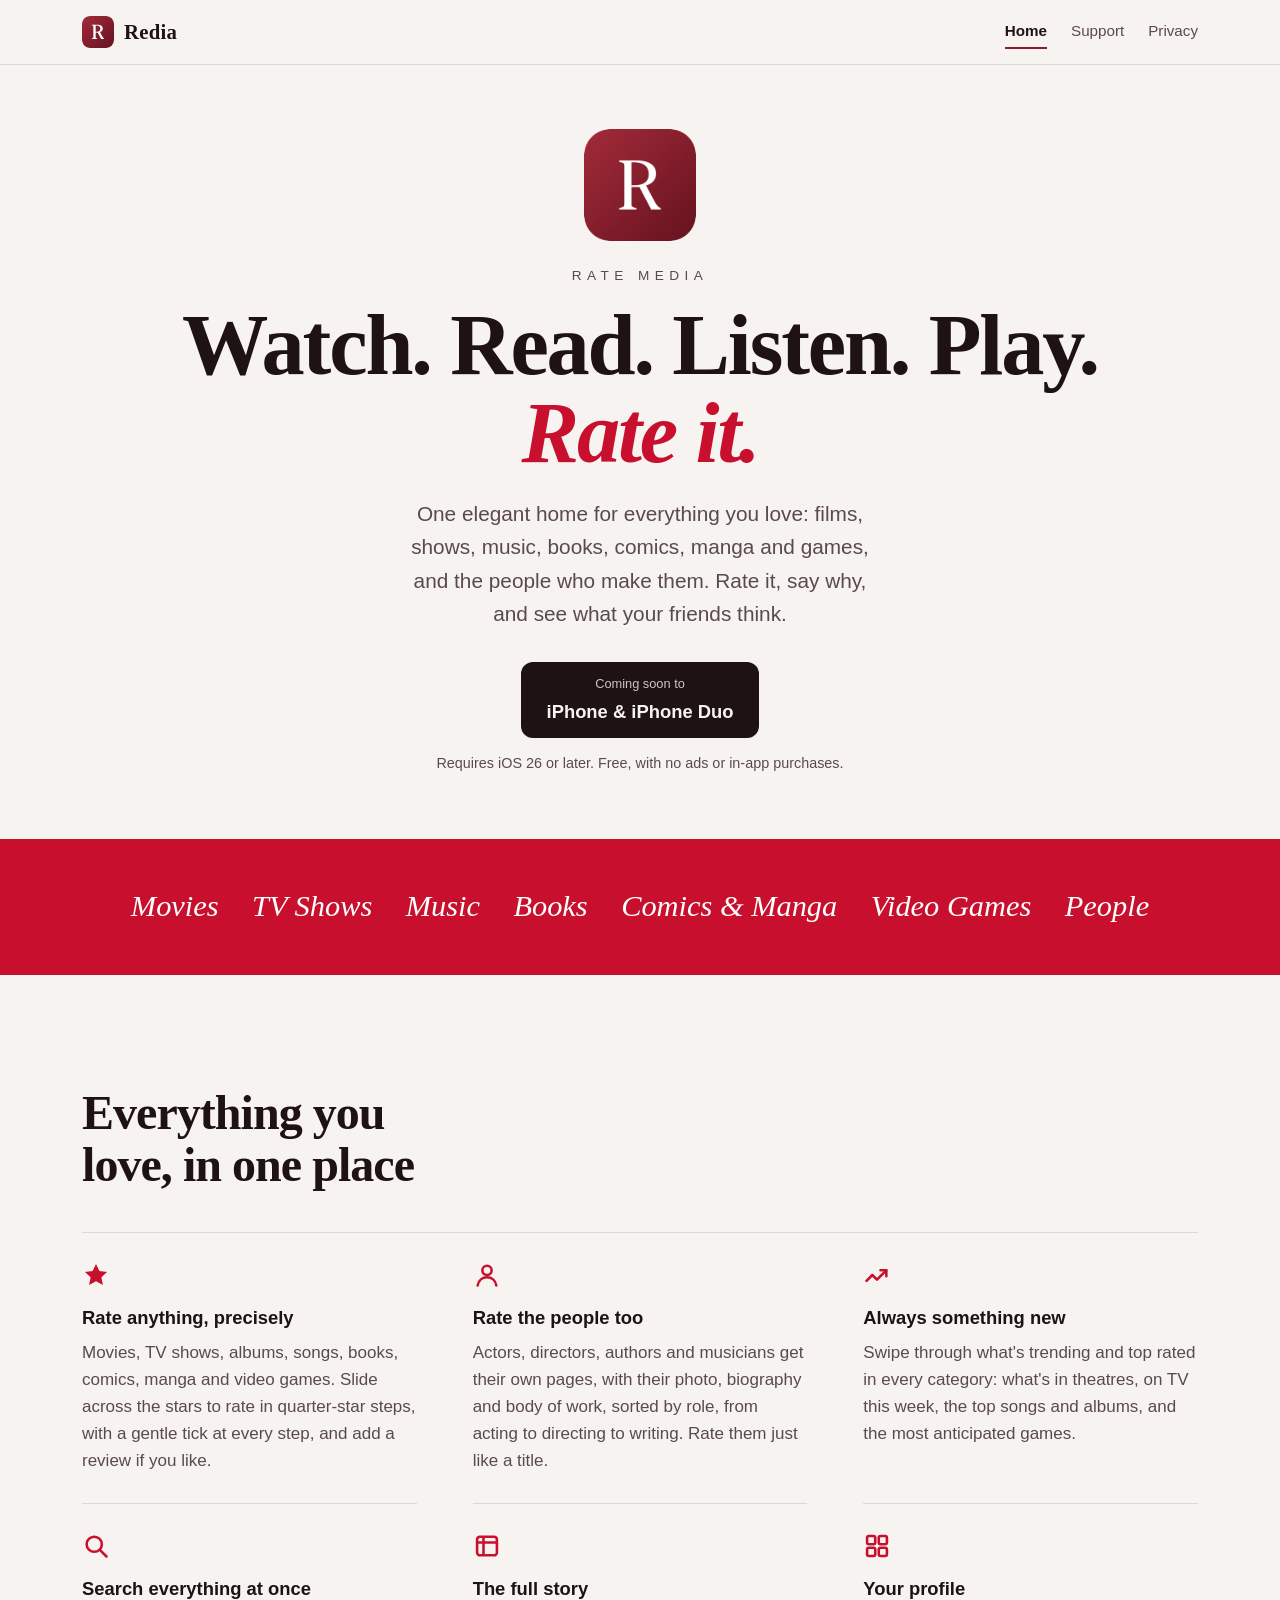
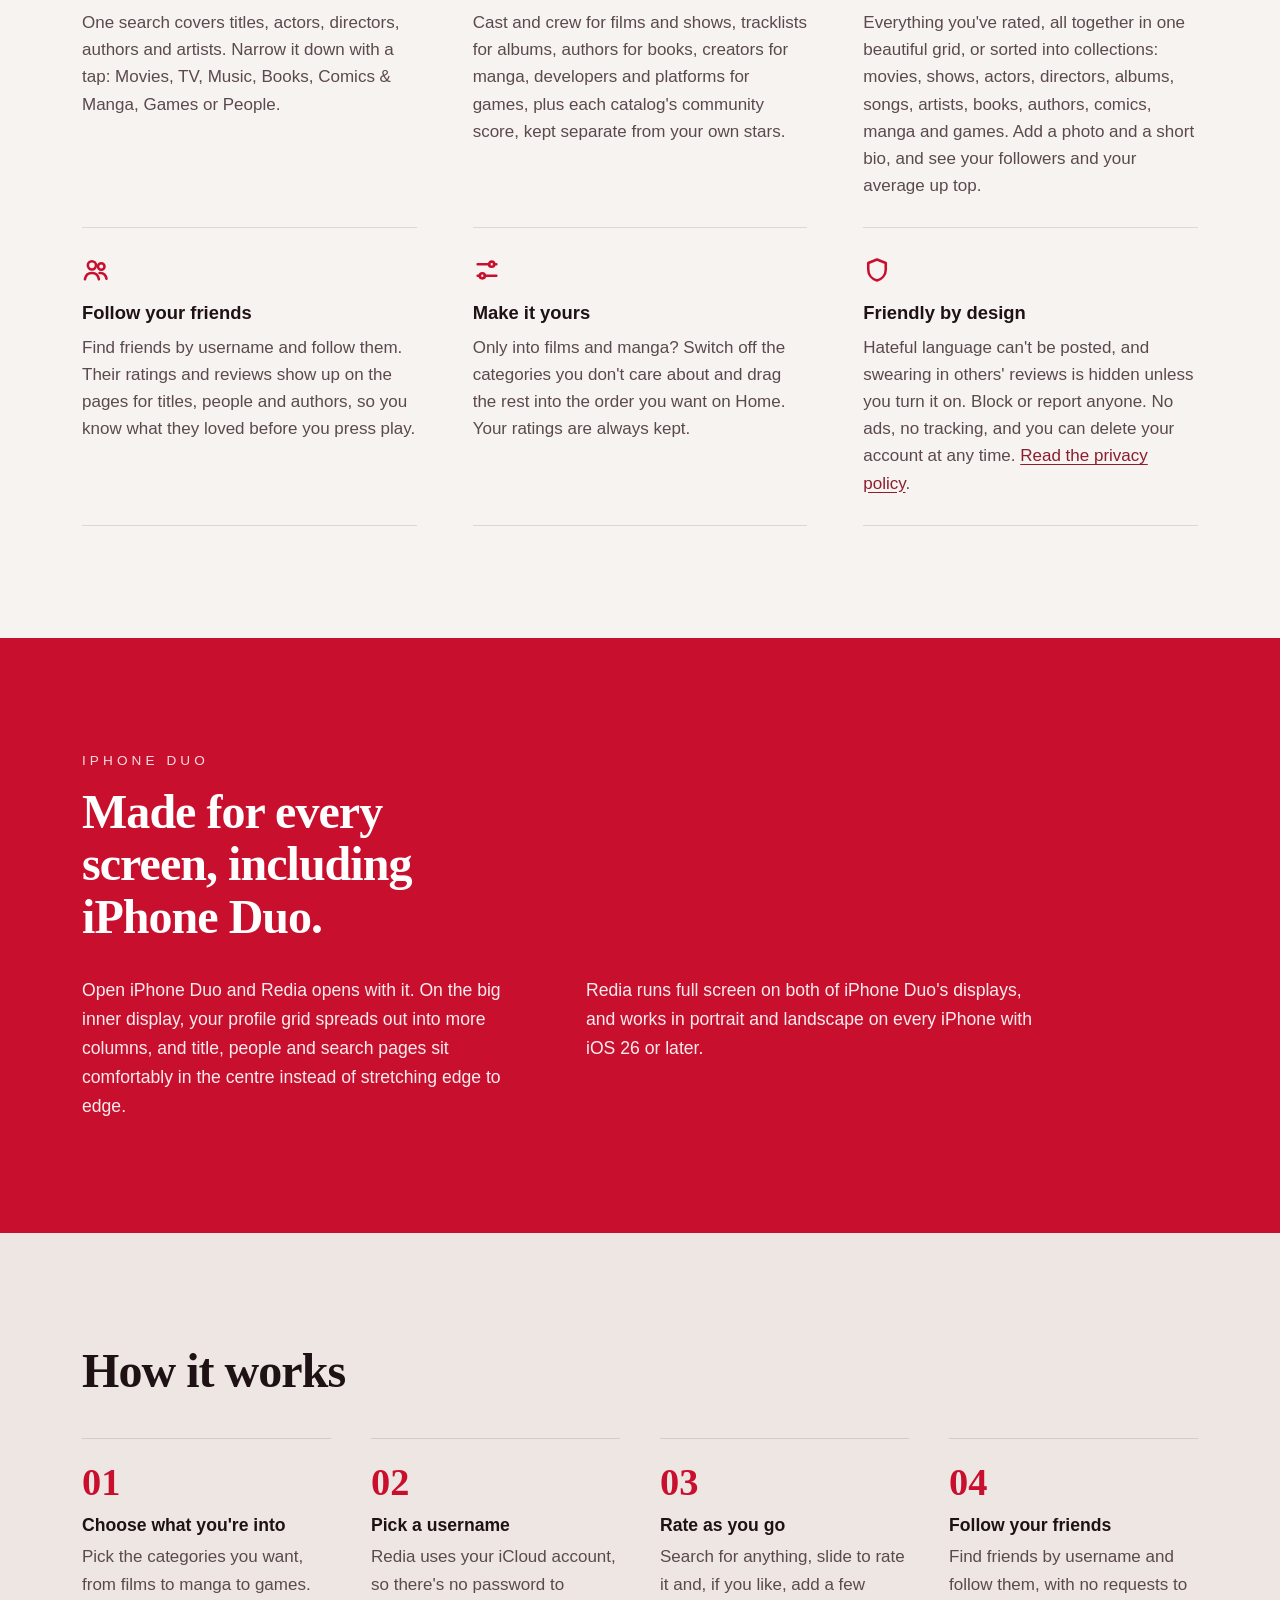
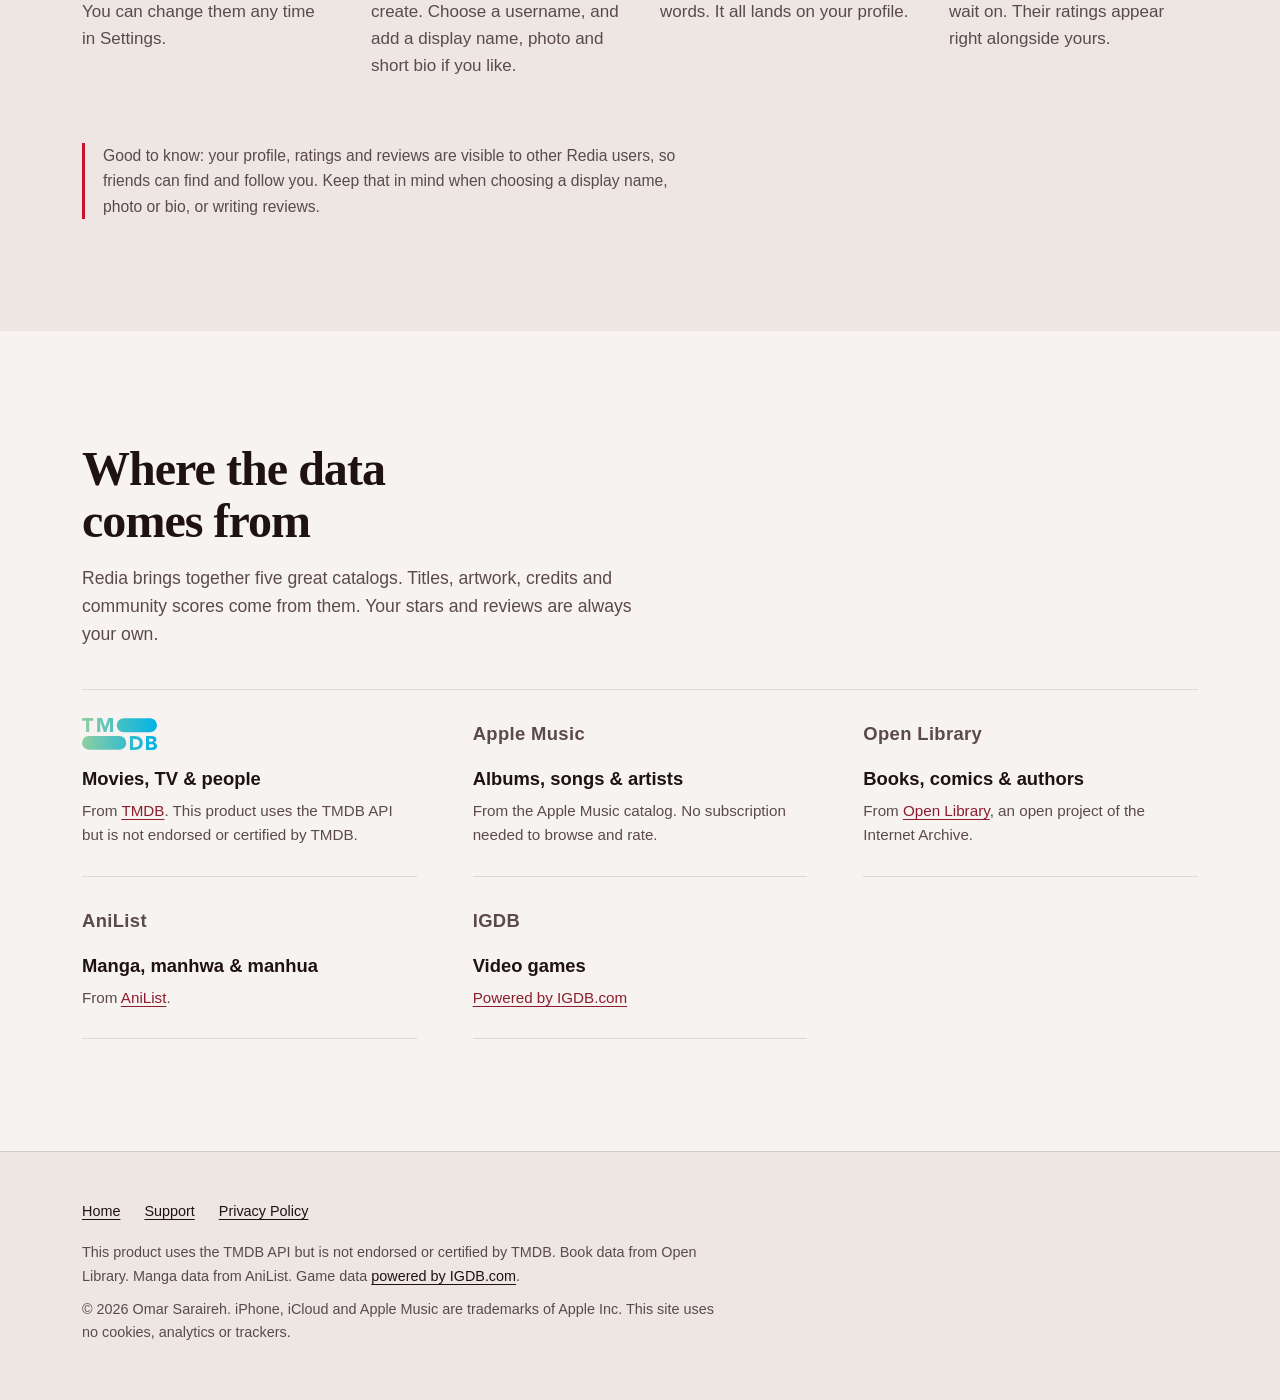
==== commit 0c19a2ad: "Add files via upload" ====
--- a/index.html
+++ b/index.html
@@ -4,7 +4,7 @@
   <meta charset="utf-8">
   <meta name="viewport" content="width=device-width, initial-scale=1, viewport-fit=cover">
   <title>Redia: Rate Movies, TV, Music, Books &amp; Games</title>
-  <meta name="description" content="Redia is one elegant place to rate the movies, TV shows, music, books, comics, manga and video games you love, and the people who make them. See what your friends think. For iPhone.">
+  <meta name="description" content="Redia is one elegant place to rate the movies, TV shows, music, books, comics, manga and video games you love, and the people who make them. Follow friends and see what they think. For iPhone and iPhone Duo.">
   <meta name="theme-color" content="#f7f3f1" media="(prefers-color-scheme: light)">
   <meta name="theme-color" content="#0f0b0c" media="(prefers-color-scheme: dark)">
   <link rel="icon" href="favicon.png" type="image/png">
@@ -17,7 +17,7 @@
   <header class="site-header">
     <div class="wrap">
       <a class="brand" href="./"><img src="favicon.png" alt="" width="36" height="36"><span class="brand-name">Redia</span></a>
-      <nav class="nav glass" aria-label="Main">
+      <nav class="nav" aria-label="Main">
         <a href="./" aria-current="page">Home</a>
         <a href="support.html">Support</a>
         <a href="privacy.html">Privacy</a>
@@ -26,126 +26,144 @@
   </header>
 
   <main id="main">
-    <div class="wrap">
-      <div class="hero">
-        <div class="hero-text">
-          <img class="app-icon" src="icon.png" alt="Redia app icon: a white serif letter R on a deep red rounded square" width="120" height="120">
-          <p class="tagline">Rate Media</p>
-          <h1>Watch. Read. Listen. Play. <em>Rate it.</em></h1>
-          <p class="lede">One elegant home for everything you love: films, shows, music, books, comics, manga and games, and the people who make them. Rate it, say why, and see what your friends think.</p>
-          <div class="coming-soon" role="note" aria-label="Coming soon to iOS">
-            <span class="small">Coming soon to</span>
-            <span class="big">iPhone</span>
-          </div>
-          <p class="req">Requires iOS 26 or later.</p>
+    <section class="hero">
+      <div class="wrap hero-text">
+        <img class="app-icon" src="icon.png" alt="Redia app icon: the white Redia wordmark with a star over the i, on red" width="120" height="120">
+        <p class="tagline">Rate Media</p>
+        <h1>Watch. Read. Listen. Play. <em>Rate it.</em></h1>
+        <p class="lede">One elegant home for everything you love: films, shows, music, books, comics, manga and games, and the people who make them. Rate it, say why, and see what your friends think.</p>
+        <div class="coming-soon" role="note" aria-label="Coming soon to iOS">
+          <span class="small">Coming soon to</span>
+          <span class="big">iPhone &amp; iPhone Duo</span>
         </div>
+        <p class="req">Requires iOS 26 or later. Free, with no ads or in-app purchases.</p>
+      </div>
+    </section>
 
-        <ul class="chips" aria-label="What you can rate in Redia">
-          <li class="glass">Movies</li>
-          <li class="glass">TV Shows</li>
-          <li class="glass">Music</li>
-          <li class="glass">Books</li>
-          <li class="glass">Comics &amp; Manga</li>
-          <li class="glass">Video Games</li>
-          <li class="glass">People</li>
+    <section class="band band-accent" aria-label="What you can rate in Redia">
+      <div class="wrap">
+        <ul class="categories">
+          <li>Movies</li>
+          <li>TV Shows</li>
+          <li>Music</li>
+          <li>Books</li>
+          <li>Comics &amp; Manga</li>
+          <li>Video Games</li>
+          <li>People</li>
         </ul>
       </div>
+    </section>
 
-      <section aria-labelledby="features-title">
+    <section class="band" aria-labelledby="features-title">
+      <div class="wrap">
         <h2 id="features-title">Everything you love, in one place</h2>
-        <div class="features">
-          <article class="feature glass">
-            <span class="icon" aria-hidden="true"><svg viewBox="0 0 24 24" fill="currentColor"><path d="M12 2.5l2.9 6.1 6.6.8-4.9 4.6 1.3 6.6L12 17.3 6.1 20.6l1.3-6.6L2.5 9.4l6.6-.8z"/></svg></span>
-            <h3>Rate anything</h3>
-            <p>Movies, TV shows, albums, songs, books, comics, manga and video games. Five stars in half-star steps, the same for everything, plus an optional review.</p>
-          </article>
-          <article class="feature glass">
-            <span class="icon" aria-hidden="true"><svg viewBox="0 0 24 24" fill="none" stroke="currentColor" stroke-width="2.2" stroke-linecap="round"><circle cx="12" cy="8" r="4"/><path d="M4 21c.8-4.4 4-7 8-7s7.2 2.6 8 7"/></svg></span>
-            <h3>Rate the people too</h3>
-            <p>Actors, directors and authors get their own pages, with a photo, biography and full body of work, and you can rate them just like a title.</p>
-          </article>
-          <article class="feature glass">
-            <span class="icon" aria-hidden="true"><svg viewBox="0 0 24 24" fill="none" stroke="currentColor" stroke-width="2.2" stroke-linecap="round" stroke-linejoin="round"><path d="M3 17l5-5 4 4 8-8"/><path d="M15 8h5v5"/></svg></span>
-            <h3>Always something new</h3>
-            <p>Swipe through what's trending and top rated in every category, plus what's in theatres, on TV this week, and the most anticipated upcoming games.</p>
-          </article>
-          <article class="feature glass">
-            <span class="icon" aria-hidden="true"><svg viewBox="0 0 24 24" fill="none" stroke="currentColor" stroke-width="2.2" stroke-linecap="round"><circle cx="10.5" cy="10.5" r="6.5"/><path d="M15.5 15.5L21 21"/></svg></span>
-            <h3>Search everything at once</h3>
-            <p>One search covers titles, actors, directors and authors. Narrow it down with a tap: Movies, TV, Music, Books, Comics &amp; Manga, Games or People.</p>
-          </article>
-          <article class="feature glass">
-            <span class="icon" aria-hidden="true"><svg viewBox="0 0 24 24" fill="none" stroke="currentColor" stroke-width="2.2" stroke-linejoin="round"><rect x="3.5" y="4" width="17" height="16" rx="2.5"/><path d="M3.5 9h17M9 4v16"/></svg></span>
-            <h3>The full story</h3>
-            <p>Cast and crew for every film and show, authors and subjects for books, creators for manga, developers and platforms for games, and community scores from each catalog.</p>
-          </article>
-          <article class="feature glass">
-            <span class="icon" aria-hidden="true"><svg viewBox="0 0 24 24" fill="none" stroke="currentColor" stroke-width="2.2" stroke-linecap="round"><rect x="4" y="3" width="6" height="18" rx="1.5"/><rect x="14" y="3" width="6" height="18" rx="1.5"/></svg></span>
-            <h3>Your library</h3>
-            <p>Every rating in one place, filtered by category with counts, sorted by most recent or highest rated, with your stats at a glance.</p>
-          </article>
-          <article class="feature glass">
-            <span class="icon" aria-hidden="true"><svg viewBox="0 0 24 24" fill="none" stroke="currentColor" stroke-width="2.2" stroke-linecap="round"><path d="M4 7h10M18 7h2M4 17h2M10 17h10"/><circle cx="16" cy="7" r="2.2"/><circle cx="8" cy="17" r="2.2"/></svg></span>
-            <h3>Make it yours</h3>
-            <p>Only into films and manga? Switch off the categories you don't care about and drag the rest into the order you want on Home. Your ratings are always kept.</p>
-          </article>
-          <article class="feature glass">
-            <span class="icon" aria-hidden="true"><svg viewBox="0 0 24 24" fill="none" stroke="currentColor" stroke-width="2.2" stroke-linecap="round"><circle cx="8.5" cy="8" r="3.5"/><circle cx="16.5" cy="9" r="2.8"/><path d="M2.5 20c.6-3.6 3-5.5 6-5.5s5.4 1.9 6 5.5M15 14.6c2.8-.3 5.3 1.3 6 4.9"/></svg></span>
-            <h3>Friends</h3>
-            <p>Add friends by username and browse their rated libraries. See what they loved before you press play, open the book or pick up the controller.</p>
-          </article>
-          <article class="feature glass">
-            <span class="icon" aria-hidden="true"><svg viewBox="0 0 24 24" fill="none" stroke="currentColor" stroke-width="2.2" stroke-linejoin="round"><path d="M12 3l7.5 3v5.5c0 4.6-3.2 8.3-7.5 9.5-4.3-1.2-7.5-4.9-7.5-9.5V6z"/></svg></span>
-            <h3>No ads. No tracking.</h3>
-            <p>Sign in with your iCloud account, no passwords. Block or report anyone, and delete your account in the app at any time. <a href="privacy.html">Read the privacy policy</a>.</p>
-          </article>
+          <div class="features">
+            <article class="feature">
+              <span class="icon" aria-hidden="true"><svg viewBox="0 0 24 24" fill="currentColor"><path d="M12 2.5l2.9 6.1 6.6.8-4.9 4.6 1.3 6.6L12 17.3 6.1 20.6l1.3-6.6L2.5 9.4l6.6-.8z"/></svg></span>
+              <h3>Rate anything, precisely</h3>
+              <p>Movies, TV shows, albums, songs, books, comics, manga and video games. Slide across the stars to rate in quarter-star steps, with a gentle tick at every step, and add a review if you like.</p>
+            </article>
+            <article class="feature">
+              <span class="icon" aria-hidden="true"><svg viewBox="0 0 24 24" fill="none" stroke="currentColor" stroke-width="2.2" stroke-linecap="round"><circle cx="12" cy="8" r="4"/><path d="M4 21c.8-4.4 4-7 8-7s7.2 2.6 8 7"/></svg></span>
+              <h3>Rate the people too</h3>
+              <p>Actors, directors, authors and musicians get their own pages, with their photo, biography and body of work, sorted by role, from acting to directing to writing. Rate them just like a title.</p>
+            </article>
+            <article class="feature">
+              <span class="icon" aria-hidden="true"><svg viewBox="0 0 24 24" fill="none" stroke="currentColor" stroke-width="2.2" stroke-linecap="round" stroke-linejoin="round"><path d="M3 17l5-5 4 4 8-8"/><path d="M15 8h5v5"/></svg></span>
+              <h3>Always something new</h3>
+              <p>Swipe through what's trending and top rated in every category: what's in theatres, on TV this week, the top songs and albums, and the most anticipated games.</p>
+            </article>
+            <article class="feature">
+              <span class="icon" aria-hidden="true"><svg viewBox="0 0 24 24" fill="none" stroke="currentColor" stroke-width="2.2" stroke-linecap="round"><circle cx="10.5" cy="10.5" r="6.5"/><path d="M15.5 15.5L21 21"/></svg></span>
+              <h3>Search everything at once</h3>
+              <p>One search covers titles, actors, directors, authors and artists. Narrow it down with a tap: Movies, TV, Music, Books, Comics &amp; Manga, Games or People.</p>
+            </article>
+            <article class="feature">
+              <span class="icon" aria-hidden="true"><svg viewBox="0 0 24 24" fill="none" stroke="currentColor" stroke-width="2.2" stroke-linejoin="round"><rect x="3.5" y="4" width="17" height="16" rx="2.5"/><path d="M3.5 9h17M9 4v16"/></svg></span>
+              <h3>The full story</h3>
+              <p>Cast and crew for films and shows, tracklists for albums, authors for books, creators for manga, developers and platforms for games, plus each catalog's community score, kept separate from your own stars.</p>
+            </article>
+            <article class="feature">
+              <span class="icon" aria-hidden="true"><svg viewBox="0 0 24 24" fill="none" stroke="currentColor" stroke-width="2.2" stroke-linecap="round"><rect x="3.5" y="3.5" width="7" height="7" rx="1.5"/><rect x="13.5" y="3.5" width="7" height="7" rx="1.5"/><rect x="3.5" y="13.5" width="7" height="7" rx="1.5"/><rect x="13.5" y="13.5" width="7" height="7" rx="1.5"/></svg></span>
+              <h3>Your profile</h3>
+              <p>Everything you've rated, all together in one beautiful grid, or sorted into collections: movies, shows, actors, directors, albums, songs, artists, books, authors, comics, manga and games. Add a photo and a short bio, and see your followers and your average up top.</p>
+            </article>
+            <article class="feature">
+              <span class="icon" aria-hidden="true"><svg viewBox="0 0 24 24" fill="none" stroke="currentColor" stroke-width="2.2" stroke-linecap="round"><circle cx="8.5" cy="8" r="3.5"/><circle cx="16.5" cy="9" r="2.8"/><path d="M2.5 20c.6-3.6 3-5.5 6-5.5s5.4 1.9 6 5.5M15 14.6c2.8-.3 5.3 1.3 6 4.9"/></svg></span>
+              <h3>Follow your friends</h3>
+              <p>Find friends by username and follow them. Their ratings and reviews show up on the pages for titles, people and authors, so you know what they loved before you press play.</p>
+            </article>
+            <article class="feature">
+              <span class="icon" aria-hidden="true"><svg viewBox="0 0 24 24" fill="none" stroke="currentColor" stroke-width="2.2" stroke-linecap="round"><path d="M4 7h10M18 7h2M4 17h2M10 17h10"/><circle cx="16" cy="7" r="2.2"/><circle cx="8" cy="17" r="2.2"/></svg></span>
+              <h3>Make it yours</h3>
+              <p>Only into films and manga? Switch off the categories you don't care about and drag the rest into the order you want on Home. Your ratings are always kept.</p>
+            </article>
+            <article class="feature">
+              <span class="icon" aria-hidden="true"><svg viewBox="0 0 24 24" fill="none" stroke="currentColor" stroke-width="2.2" stroke-linejoin="round"><path d="M12 3l7.5 3v5.5c0 4.6-3.2 8.3-7.5 9.5-4.3-1.2-7.5-4.9-7.5-9.5V6z"/></svg></span>
+              <h3>Friendly by design</h3>
+              <p>Hateful language can't be posted, and swearing in others' reviews is hidden unless you turn it on. Block or report anyone. No ads, no tracking, and you can delete your account at any time. <a href="privacy.html">Read the privacy policy</a>.</p>
+            </article>
+          </div>
+      </div>
+    </section>
+
+    <section class="band band-accent spotlight" aria-labelledby="duo-title">
+      <div class="wrap">
+        <p class="eyebrow">iPhone Duo</p>
+        <h2 id="duo-title">Made for every screen, including iPhone Duo.</h2>
+        <div class="spotlight-grid">
+          <p>Open iPhone Duo and Redia opens with it. On the big inner display, your profile grid spreads out into more columns, and title, people and search pages sit comfortably in the centre instead of stretching edge to edge.</p>
+          <p>Redia runs full screen on both of iPhone Duo's displays, and works in portrait and landscape on every iPhone with iOS 26 or later.</p>
         </div>
-      </section>
+      </div>
+    </section>
 
-      <section aria-labelledby="how-title">
+    <section class="band band-alt" aria-labelledby="how-title">
+      <div class="wrap">
         <h2 id="how-title">How it works</h2>
-        <ol class="steps">
-          <li class="glass"><p><strong>Choose what you're into</strong>Pick the categories you want, from films to manga to games. You can change them any time.</p></li>
-          <li class="glass"><p><strong>Pick a username</strong>Redia uses your iCloud account, so there's no password to create. Choose a username and a display name.</p></li>
-          <li class="glass"><p><strong>Rate as you go</strong>Search for anything, give it stars and, if you like, a few words. It all lands in your Library.</p></li>
-          <li class="glass"><p><strong>Follow your friends</strong>Add friends by username, one-way like a follow, and browse everything they've rated in the Friends tab.</p></li>
-        </ol>
-        <p class="note" style="margin-top:16px">Good to know: your profile and ratings are visible to other Redia users, so friends can find and follow you. Keep that in mind when choosing a display name or writing reviews.</p>
-      </section>
+          <ol class="steps">
+            <li><p><strong>Choose what you're into</strong>Pick the categories you want, from films to manga to games. You can change them any time in Settings.</p></li>
+            <li><p><strong>Pick a username</strong>Redia uses your iCloud account, so there's no password to create. Choose a username, and add a display name, photo and short bio if you like.</p></li>
+            <li><p><strong>Rate as you go</strong>Search for anything, slide to rate it and, if you like, add a few words. It all lands on your profile.</p></li>
+            <li><p><strong>Follow your friends</strong>Find friends by username and follow them, with no requests to wait on. Their ratings appear right alongside yours.</p></li>
+          </ol>
+        <p class="note">Good to know: your profile, ratings and reviews are visible to other Redia users, so friends can find and follow you. Keep that in mind when choosing a display name, photo or bio, or writing reviews.</p>
+      </div>
+    </section>
 
-      <section aria-labelledby="data-title">
+    <section class="band" aria-labelledby="data-title">
+      <div class="wrap">
         <h2 id="data-title">Where the data comes from</h2>
         <p class="section-lede">Redia brings together five great catalogs. Titles, artwork, credits and community scores come from them. Your stars and reviews are always your own.</p>
-        <div class="sources">
-          <article class="source glass">
-            <img src="tmdb-logo.svg" alt="TMDB" width="94" height="40">
-            <h3>Movies, TV &amp; people</h3>
-            <p>From <a href="https://www.themoviedb.org/">TMDB</a>. This product uses the TMDB API but is not endorsed or certified by TMDB.</p>
-          </article>
-          <article class="source glass">
-            <p class="source-name">Apple Music</p>
-            <h3>Albums &amp; songs</h3>
-            <p>From the Apple Music catalog. No subscription needed to browse and rate.</p>
-            <!-- VERIFY (Stage B): music is still on sample data in the app. Confirm browsing and rating work without an Apple Music subscription before publishing this sentence. -->
-          </article>
-          <article class="source glass">
-            <p class="source-name">Open Library</p>
-            <h3>Books, comics &amp; authors</h3>
-            <p>From <a href="https://openlibrary.org/">Open Library</a>, an open project of the Internet Archive.</p>
-          </article>
-          <article class="source glass">
-            <p class="source-name">AniList</p>
-            <h3>Manga, manhwa &amp; manhua</h3>
-            <p>From <a href="https://anilist.co/">AniList</a>.</p>
-          </article>
-          <article class="source glass">
-            <p class="source-name">IGDB</p>
-            <h3>Video games</h3>
-            <p>From <a href="https://www.igdb.com/">IGDB.com</a>.</p>
-          </article>
-        </div>
-      </section>
-    </div>
+          <div class="sources">
+            <article class="source">
+              <img src="tmdb-logo.svg" alt="TMDB" width="94" height="40">
+              <h3>Movies, TV &amp; people</h3>
+              <p>From <a href="https://www.themoviedb.org/">TMDB</a>. This product uses the TMDB API but is not endorsed or certified by TMDB.</p>
+            </article>
+            <article class="source">
+              <p class="source-name">Apple Music</p>
+              <h3>Albums, songs &amp; artists</h3>
+              <p>From the Apple Music catalog. No subscription needed to browse and rate.</p>
+            </article>
+            <article class="source">
+              <p class="source-name">Open Library</p>
+              <h3>Books, comics &amp; authors</h3>
+              <p>From <a href="https://openlibrary.org/">Open Library</a>, an open project of the Internet Archive.</p>
+            </article>
+            <article class="source">
+              <p class="source-name">AniList</p>
+              <h3>Manga, manhwa &amp; manhua</h3>
+              <p>From <a href="https://anilist.co/">AniList</a>.</p>
+            </article>
+            <article class="source">
+              <p class="source-name">IGDB</p>
+              <h3>Video games</h3>
+              <p><a href="https://www.igdb.com/">Powered by IGDB.com</a></p>
+            </article>
+          </div>
+      </div>
+    </section>
   </main>
 
   <footer class="site-footer">
@@ -155,7 +173,7 @@
         <a href="support.html">Support</a>
         <a href="privacy.html">Privacy Policy</a>
       </nav>
-      <p>This product uses the TMDB API but is not endorsed or certified by TMDB. Book data from Open Library, manga data from AniList, game data from IGDB.com.</p>
+      <p>This product uses the TMDB API but is not endorsed or certified by TMDB. Book data from Open Library. Manga data from AniList. Game data <a href="https://www.igdb.com/">powered by IGDB.com</a>.</p>
       <p>© 2026 Omar Saraireh. iPhone, iCloud and Apple Music are trademarks of Apple Inc. This site uses no cookies, analytics or trackers.</p>
     </div>
   </footer>
--- a/styles.css
+++ b/styles.css
@@ -1,47 +1,34 @@
-/* Redia — deep elegant red, glass cards, serif display type. System fonts only; no external requests. */
+/* Redia — flat, full-width bands, serif display type. System fonts only; no external requests. */
 
 :root {
   color-scheme: light dark;
 
   /* Light: warm ivory, matching the app's LaunchBackground (#F7F3F1) */
   --bg: #f7f3f1;
-  --bg-deep: #efe6e3;
-  --glow: rgba(139, 30, 45, 0.16);
-  --glow-2: rgba(139, 30, 45, 0.08);
+  --bg-alt: #eee6e3;
   --ink: #1f1214;
   --ink-soft: #5b4a4d;
-  --glass: rgba(255, 255, 255, 0.6);
-  --glass-strong: rgba(255, 255, 255, 0.78);
-  --glass-edge: rgba(255, 255, 255, 0.9);
   --hairline: rgba(31, 18, 20, 0.12);
-  --glass-shadow: 0 12px 40px rgba(90, 20, 30, 0.12);
+  --brand: #c8102e;        /* App icon red */
+  --brand-ink: #ffffff;
   --accent: #8b1e2d;       /* AccentColor, light */
   --accent-ink: #ffffff;
   --link: #8b1e2d;
-  --star: #8b1e2d;
-  --star-empty: rgba(31, 18, 20, 0.2);
   --focus: #8b1e2d;
 }
 
 @media (prefers-color-scheme: dark) {
   :root {
-    /* Dark: near-black with a crimson glow, matching LaunchBackground (#0F0B0C) */
+    /* Dark: near-black, matching LaunchBackground (#0F0B0C) */
     --bg: #0f0b0c;
-    --bg-deep: #1a0f11;
-    --glow: rgba(179, 58, 70, 0.3);
-    --glow-2: rgba(139, 30, 45, 0.18);
+    --bg-alt: #181213;
     --ink: #f7efee;
     --ink-soft: #c9b6b8;
-    --glass: rgba(255, 255, 255, 0.07);
-    --glass-strong: rgba(255, 255, 255, 0.11);
-    --glass-edge: rgba(255, 255, 255, 0.16);
-    --hairline: rgba(255, 255, 255, 0.14);
-    --glass-shadow: 0 12px 40px rgba(0, 0, 0, 0.45);
-    --accent: #b33a46;     /* AccentColor, dark */
-    --accent-ink: #ffffff;
+    --hairline: rgba(255, 255, 255, 0.12);
+    --brand: #a50d26;
+    --accent: #e0636f;
+    --accent-ink: #1f1214;
     --link: #f0a0a8;
-    --star: #e0636f;
-    --star-empty: rgba(255, 255, 255, 0.22);
     --focus: #f0a0a8;
   }
 }
@@ -50,7 +37,8 @@
 *::before,
 *::after { box-sizing: border-box; }
 
-html { -webkit-text-size-adjust: 100%; }
+html { -webkit-text-size-adjust: 100%; scroll-behavior: smooth; }
+@media (prefers-reduced-motion: reduce) { html { scroll-behavior: auto; } }
 
 body {
   margin: 0;
@@ -59,19 +47,15 @@
   font-size: 1.0625rem;
   line-height: 1.6;
   color: var(--ink);
-  background-color: var(--bg);
-  background-image:
-    radial-gradient(70% 45% at 85% 0%, var(--glow), transparent 70%),
-    radial-gradient(60% 40% at 0% 60%, var(--glow-2), transparent 70%),
-    linear-gradient(180deg, var(--bg) 0%, var(--bg-deep) 100%);
-  background-attachment: fixed;
-}
-
-.serif, h1, h2, .brand-name { font-family: "New York", ui-serif, Georgia, "Times New Roman", serif; }
-
-a { color: var(--link); text-underline-offset: 0.18em; }
+  background: var(--bg);
+  -webkit-font-smoothing: antialiased;
+}
+
+.serif, h1, h2, .brand-name, .categories, .steps li::before { font-family: "New York", ui-serif, Georgia, "Times New Roman", serif; }
+
+a { color: var(--link); text-underline-offset: 0.18em; transition: color 0.2s, text-decoration-color 0.2s; }
 a:hover { text-decoration-thickness: 2px; }
-:focus-visible { outline: 3px solid var(--focus); outline-offset: 3px; border-radius: 6px; }
+:focus-visible { outline: 3px solid var(--focus); outline-offset: 3px; border-radius: 4px; }
 
 .skip-link {
   position: absolute;
@@ -80,149 +64,171 @@
   padding: 0.5rem 1rem;
   background: var(--accent);
   color: var(--accent-ink);
-  border-radius: 999px;
-  z-index: 10;
+  z-index: 20;
 }
 .skip-link:focus { left: 1rem; }
 
-.wrap { width: 100%; max-width: 1040px; margin: 0 auto; padding: 0 16px; }
-.prose { max-width: 740px; }
+.wrap { width: 100%; max-width: 1180px; margin: 0 auto; padding: 0 16px; }
+.prose { max-width: 760px; }
+@media (min-width: 720px) { .wrap { padding: 0 32px; } }
 
 /* Header */
-.site-header { padding: 16px 0; }
-.site-header .wrap { display: flex; align-items: center; justify-content: space-between; gap: 12px; flex-wrap: wrap; }
+.site-header {
+  position: sticky; top: 0; z-index: 10;
+  background: var(--bg);
+  border-bottom: 1px solid var(--hairline);
+}
+.site-header .wrap { display: flex; align-items: center; justify-content: space-between; gap: 12px; min-height: 64px; flex-wrap: wrap; }
 .brand { display: inline-flex; align-items: center; gap: 10px; color: var(--ink); text-decoration: none; }
-.brand img { width: 36px; height: 36px; border-radius: 9px; box-shadow: 0 2px 10px rgba(90, 20, 30, 0.3); }
+.brand img { width: 32px; height: 32px; border-radius: 8px; }
 .brand-name { font-weight: 600; font-size: 1.3rem; letter-spacing: 0.01em; }
-.nav { display: flex; gap: 4px; padding: 4px; border-radius: 999px; }
-.nav a { color: var(--ink); text-decoration: none; padding: 6px 14px; border-radius: 999px; font-size: 0.95rem; }
-.nav a:hover { background: var(--glass-strong); }
-.nav a[aria-current="page"] { background: var(--glass-strong); box-shadow: inset 0 0 0 1px var(--glass-edge); font-weight: 600; }
-
-/* Glass */
-.glass {
-  background: var(--glass);
-  border: 1px solid var(--glass-edge);
-  box-shadow: var(--glass-shadow);
-  -webkit-backdrop-filter: blur(24px) saturate(170%);
-  backdrop-filter: blur(24px) saturate(170%);
-  border-radius: 28px;
-}
+.nav { display: flex; gap: 24px; }
+.nav a { color: var(--ink-soft); text-decoration: none; font-size: 0.95rem; padding: 4px 0; border-bottom: 2px solid transparent; transition: color 0.2s, border-color 0.2s; }
+.nav a:hover { color: var(--ink); }
+.nav a[aria-current="page"] { color: var(--ink); font-weight: 600; border-bottom-color: var(--accent); }
+
+/* Full-width bands */
+.band { padding: 72px 0; }
+.band-alt { background: var(--bg-alt); }
+.band-accent { background: var(--brand); color: var(--brand-ink); padding: 40px 0; }
 
 /* Hero */
-.hero { padding: 48px 0 32px; text-align: center; }
-.hero-text { max-width: 880px; margin: 0 auto; display: flex; flex-direction: column; align-items: center; }
-.app-icon { width: 120px; height: 120px; border-radius: 27px; box-shadow: 0 10px 30px rgba(90, 20, 30, 0.35); margin-bottom: 20px; display: block; }
-.tagline { font-size: 0.85rem; font-weight: 300; letter-spacing: 0.4em; text-transform: uppercase; color: var(--ink-soft); margin: 0 0 12px; }
-.hero h1 { font-size: clamp(2.4rem, 7.5vw, 4rem); line-height: 1.04; letter-spacing: -0.02em; margin: 0 0 16px; font-weight: 600; }
-.hero h1 { text-wrap: balance; }
-.hero h1 em { font-style: italic; color: var(--accent); display: block; }
-@media (prefers-color-scheme: dark) { .hero h1 em { color: var(--star); } }
-.hero .lede { font-size: 1.2rem; color: var(--ink-soft); margin: 0 0 28px; max-width: 38ch; }
+.hero { min-height: calc(88vh - 64px); display: flex; align-items: center; padding: 64px 0; text-align: center; }
+.hero-text { display: flex; flex-direction: column; align-items: center; }
+.app-icon { width: 112px; height: 112px; border-radius: 25px; margin-bottom: 24px; display: block; }
+.tagline { font-size: 0.85rem; font-weight: 400; letter-spacing: 0.4em; text-transform: uppercase; color: var(--ink-soft); margin: 0 0 14px; }
+.hero h1 { font-size: clamp(2.6rem, 8vw, 5.4rem); line-height: 1.02; letter-spacing: -0.025em; margin: 0 0 20px; font-weight: 600; text-wrap: balance; }
+.hero h1 em { font-style: italic; color: var(--brand); display: block; }
+@media (prefers-color-scheme: dark) { .hero h1 em { color: var(--accent); } }
+.hero .lede { font-size: clamp(1.1rem, 2.2vw, 1.3rem); color: var(--ink-soft); margin: 0 0 32px; max-width: 40ch; }
 
 .coming-soon {
   display: inline-flex; flex-direction: column; gap: 2px;
-  padding: 12px 22px; border-radius: 16px;
-  background: var(--accent); color: var(--accent-ink);
-  box-shadow: 0 8px 24px rgba(139, 30, 45, 0.35);
-}
-.coming-soon .small { font-size: 0.8rem; opacity: 0.9; }
+  padding: 12px 26px; border-radius: 12px;
+  background: var(--ink); color: var(--bg);
+}
+.coming-soon .small { font-size: 0.8rem; opacity: 0.8; }
 .coming-soon .big { font-size: 1.15rem; font-weight: 600; }
-.req { margin-top: 12px; font-size: 0.9rem; color: var(--ink-soft); }
-
+.req { margin: 14px 0 0; font-size: 0.9rem; color: var(--ink-soft); }
+
+/* Category strip */
+.categories {
+  list-style: none; margin: 0; padding: 0;
+  display: flex; flex-wrap: wrap; justify-content: center; align-items: center;
+  gap: 6px 1.1em;
+  font-size: clamp(1.25rem, 3vw, 1.9rem); font-style: italic; line-height: 1.3;
+}
+.categories li { white-space: nowrap; }
+
+/* iPhone Duo spotlight */
+.band.spotlight { padding: 72px 0; }
+.spotlight h2 { max-width: 18ch; margin-bottom: 32px; }
+.eyebrow { margin: 0 0 14px; font-size: 0.85rem; letter-spacing: 0.3em; text-transform: uppercase; opacity: 0.85; }
+.spotlight-grid { display: grid; gap: 20px; grid-template-columns: 1fr; max-width: 960px; }
+.spotlight-grid p { margin: 0; font-size: 1.1rem; line-height: 1.65; opacity: 0.92; }
+@media (min-width: 720px) {
+  .band.spotlight { padding: 112px 0; }
+  .spotlight-grid { grid-template-columns: repeat(2, 1fr); gap: 48px; }
+}
 
 /* Sections */
-section { padding: 32px 0; }
-h2 { font-size: clamp(1.7rem, 4.5vw, 2.3rem); letter-spacing: -0.01em; line-height: 1.2; margin: 0 0 16px; font-weight: 600; }
+h2 { font-size: clamp(1.9rem, 5vw, 3rem); letter-spacing: -0.02em; line-height: 1.1; margin: 0 0 40px; font-weight: 600; max-width: 22ch; text-wrap: balance; }
 h3 { font-size: 1.15rem; margin: 0 0 6px; }
-.features { display: grid; gap: 16px; grid-template-columns: 1fr; }
-.feature { padding: 22px; }
+.section-lede { color: var(--ink-soft); margin: -24px 0 40px; max-width: 60ch; font-size: 1.1rem; }
+
+/* Features: hairline grid, no boxes */
+.features { display: grid; grid-template-columns: 1fr; border-top: 1px solid var(--hairline); }
+.feature { padding: 28px 0; border-bottom: 1px solid var(--hairline); }
 .feature p { margin: 0; color: var(--ink-soft); }
-.feature .icon { width: 36px; height: 36px; border-radius: 10px; display: grid; place-items: center; background: var(--accent); color: var(--accent-ink); margin-bottom: 12px; }
-.feature .icon svg { width: 20px; height: 20px; }
-
-.steps { counter-reset: step; display: grid; gap: 12px; list-style: none; padding: 0; margin: 0; }
-.steps li { counter-increment: step; display: grid; grid-template-columns: 40px 1fr; gap: 14px; align-items: start; padding: 16px 18px; border-radius: 20px; }
+.feature .icon { display: block; width: 28px; height: 28px; color: var(--brand); margin-bottom: 14px; }
+@media (prefers-color-scheme: dark) { .feature .icon { color: var(--accent); } }
+.feature .icon svg { width: 28px; height: 28px; }
+
+/* Steps */
+.steps { counter-reset: step; display: grid; gap: 0; list-style: none; padding: 0; margin: 0; grid-template-columns: 1fr; }
+.steps li { counter-increment: step; padding: 24px 0; border-top: 1px solid var(--hairline); }
 .steps li::before {
-  content: counter(step);
-  width: 40px; height: 40px; border-radius: 50%;
-  display: grid; place-items: center;
-  font-family: "New York", ui-serif, Georgia, serif; font-size: 1.2rem; font-weight: 600;
-  background: var(--glass-strong); border: 1px solid var(--glass-edge); color: var(--accent);
-}
-@media (prefers-color-scheme: dark) { .steps li::before { color: var(--star); } }
+  content: counter(step, decimal-leading-zero);
+  display: block; margin-bottom: 10px;
+  font-size: 2.4rem; font-weight: 600; line-height: 1; color: var(--brand);
+}
+@media (prefers-color-scheme: dark) { .steps li::before { color: var(--accent); } }
 .steps p { margin: 0; color: var(--ink-soft); }
-.steps strong { color: var(--ink); display: block; }
-
-/* TMDB attribution */
-.attribution { padding: 22px; display: flex; flex-direction: column; align-items: center; text-align: center; gap: 12px; }
-.attribution .label { font-size: 0.75rem; font-weight: 600; letter-spacing: 0.12em; text-transform: uppercase; color: var(--ink-soft); margin: 0; }
-.attribution img { height: 40px; width: auto; }
-.attribution p { margin: 0; font-size: 0.9rem; color: var(--ink-soft); max-width: 46ch; }
+.steps strong { color: var(--ink); display: block; font-size: 1.1rem; margin-bottom: 4px; }
+
+.note { margin: 40px 0 0; padding: 0 0 0 18px; border-left: 3px solid var(--brand); color: var(--ink-soft); font-size: 0.98rem; max-width: 70ch; }
+
+/* Data sources */
+.sources { display: grid; grid-template-columns: 1fr; border-top: 1px solid var(--hairline); }
+.source { padding: 28px 0; display: flex; flex-direction: column; align-items: flex-start; gap: 6px; border-bottom: 1px solid var(--hairline); }
+.source img { height: 32px; width: auto; margin-bottom: 8px; }
+.source .source-name { margin: 0 0 8px; font-weight: 800; font-size: 1.15rem; letter-spacing: 0.02em; min-height: 32px; display: flex; align-items: center; }
+.source h3 { margin: 0; }
+.source p { margin: 0; color: var(--ink-soft); font-size: 0.95rem; }
+
+@media (min-width: 720px) {
+  .band { padding: 112px 0; }
+  .band-accent { padding: 48px 0; }
+  .features, .sources { grid-template-columns: repeat(2, 1fr); column-gap: 48px; }
+  .steps { grid-template-columns: repeat(2, 1fr); column-gap: 48px; }
+}
+@media (min-width: 980px) {
+  .features, .sources { grid-template-columns: repeat(3, 1fr); column-gap: 56px; }
+  .steps { grid-template-columns: repeat(4, 1fr); column-gap: 40px; }
+}
 
 /* Document pages */
-.doc { padding: 24px 0 48px; }
-.doc .glass { padding: 28px 20px; }
-.doc h1 { font-size: clamp(2.1rem, 6vw, 2.9rem); letter-spacing: -0.015em; line-height: 1.1; margin: 0 0 8px; font-weight: 600; }
-.doc h2 { font-size: 1.5rem; margin: 36px 0 10px; }
-.doc h3 { margin-top: 22px; }
-.doc .updated { color: var(--ink-soft); margin: 0 0 20px; }
+.doc { padding: 56px 0 96px; }
+.doc h1 { font-size: clamp(2.4rem, 7vw, 3.6rem); letter-spacing: -0.02em; line-height: 1.05; margin: 0 0 10px; font-weight: 600; }
+.doc h2 { font-size: 1.6rem; margin: 56px 0 12px; max-width: none; }
+.doc h3 { margin-top: 32px; }
+.doc .updated { color: var(--ink-soft); margin: 0 0 32px; font-size: 1.1rem; }
 .doc ul, .doc ol { padding-left: 1.3rem; }
 .doc li { margin: 6px 0; }
-.note { padding: 14px 18px; border-radius: 16px; border: 1px dashed var(--hairline); background: var(--glass); font-size: 0.95rem; }
-.summary-box { padding: 18px 20px; border-radius: 18px; background: var(--glass-strong); border: 1px solid var(--glass-edge); }
+.summary-box { padding: 4px 0 4px 20px; border-left: 3px solid var(--brand); }
 .summary-box ul { margin: 8px 0 0; }
 
 table { width: 100%; border-collapse: collapse; font-size: 0.95rem; }
 .table-scroll { overflow-x: auto; -webkit-overflow-scrolling: touch; }
-th, td { text-align: left; padding: 10px; border-bottom: 1px solid var(--hairline); vertical-align: top; }
+th, td { text-align: left; padding: 12px 10px; border-bottom: 1px solid var(--hairline); vertical-align: top; }
 th { font-weight: 600; }
 
-details { padding: 16px 20px; border-radius: 18px; margin: 10px 0; background: var(--glass-strong); border: 1px solid var(--glass-edge); }
-summary { cursor: pointer; font-weight: 600; }
-details p, details ul, details ol { margin: 10px 0 0; color: var(--ink-soft); }
-
-.contact-card { padding: 22px; text-align: center; margin: 20px 0 8px; }
-.contact-card p { margin: 0; }
-.contact-card .hint { margin-top: 12px; font-size: 0.9rem; color: var(--ink-soft); }
+/* FAQ: hairline accordion */
+details { border-bottom: 1px solid var(--hairline); }
+.doc h3 + details { border-top: 1px solid var(--hairline); margin-top: 12px; }
+summary {
+  cursor: pointer; font-weight: 600; list-style: none;
+  display: flex; justify-content: space-between; align-items: center; gap: 16px;
+  padding: 18px 0;
+  transition: color 0.2s;
+}
+summary::-webkit-details-marker { display: none; }
+summary::after {
+  content: "+"; display: inline-block; flex: none; font-weight: 300; font-size: 1.5rem; line-height: 1; color: var(--ink-soft);
+}
+summary:hover { color: var(--link); }
+details[open] summary::after { content: "\2212"; }
+details > :not(summary) { margin: 0 0 12px; color: var(--ink-soft); }
+details > :last-child { margin-bottom: 20px; }
+
+.contact-card { padding: 32px 0; margin: 8px 0; border-top: 1px solid var(--hairline); border-bottom: 1px solid var(--hairline); }
+.contact-card p { margin: 0; font-weight: 600; }
+.contact-card .hint { margin-top: 14px; font-size: 0.95rem; font-weight: 400; color: var(--ink-soft); }
 .button {
-  display: inline-block; margin-top: 10px; padding: 12px 24px; border-radius: 999px;
+  display: inline-block; margin-top: 12px; padding: 12px 24px; border-radius: 10px;
   background: var(--accent); color: var(--accent-ink); text-decoration: none; font-weight: 600;
-  overflow-wrap: anywhere;
-}
-.button:hover { filter: brightness(1.08); }
+  overflow-wrap: anywhere; transition: opacity 0.2s;
+}
+.button:hover { opacity: 0.88; }
+
+/* TMDB attribution */
+.attribution { padding: 24px 0 0; display: flex; flex-direction: column; align-items: flex-start; gap: 12px; border-top: 1px solid var(--hairline); }
+.attribution img { height: 32px; width: auto; }
+.attribution p { margin: 0; font-size: 0.92rem; color: var(--ink-soft); }
 
 /* Footer */
-.site-footer { padding: 32px 0 48px; font-size: 0.9rem; color: var(--ink-soft); }
+.site-footer { padding: 48px 0 56px; font-size: 0.9rem; color: var(--ink-soft); background: var(--bg-alt); border-top: 1px solid var(--hairline); }
 .site-footer .wrap { display: flex; flex-direction: column; gap: 10px; }
-.site-footer nav { display: flex; flex-wrap: wrap; gap: 16px; }
+.site-footer nav { display: flex; flex-wrap: wrap; gap: 24px; margin-bottom: 8px; }
 .site-footer a { color: var(--ink); }
-.site-footer p { margin: 0; }
-
-@media (min-width: 720px) {
-  .hero { padding: 88px 0 56px; }
-  .features { grid-template-columns: repeat(2, 1fr); }
-  .doc .glass { padding: 44px 48px; }
-}
-@media (min-width: 980px) {
-  .features { grid-template-columns: repeat(3, 1fr); }
-}
-
-@media (prefers-reduced-transparency: reduce) {
-  .glass, details, .summary-box, .note { -webkit-backdrop-filter: none; backdrop-filter: none; background: var(--bg); }
-}
-
-/* Category chips (mirrors the app's filter row) */
-.chips { list-style: none; padding: 0; margin: 40px auto 0; display: flex; flex-wrap: wrap; justify-content: center; gap: 10px; max-width: 920px; }
-.chips li { padding: 8px 18px; border-radius: 999px; font-size: 0.95rem; font-weight: 500; }
-
-/* Data sources */
-.section-lede { color: var(--ink-soft); margin: -4px 0 20px; max-width: 60ch; }
-.sources { display: grid; gap: 16px; grid-template-columns: 1fr; }
-.source { padding: 22px; display: flex; flex-direction: column; align-items: flex-start; gap: 6px; }
-.source img { height: 36px; width: auto; margin-bottom: 6px; }
-.source .source-name { margin: 0 0 6px; font-weight: 800; font-size: 1.15rem; letter-spacing: 0.02em; min-height: 36px; display: flex; align-items: center; }
-.source h3 { margin: 0; }
-.source p { margin: 0; color: var(--ink-soft); font-size: 0.95rem; }
-@media (min-width: 720px) { .sources { grid-template-columns: repeat(2, 1fr); } }
-@media (min-width: 980px) { .sources { grid-template-columns: repeat(3, 1fr); } }
+.site-footer p { margin: 0; max-width: 80ch; }
